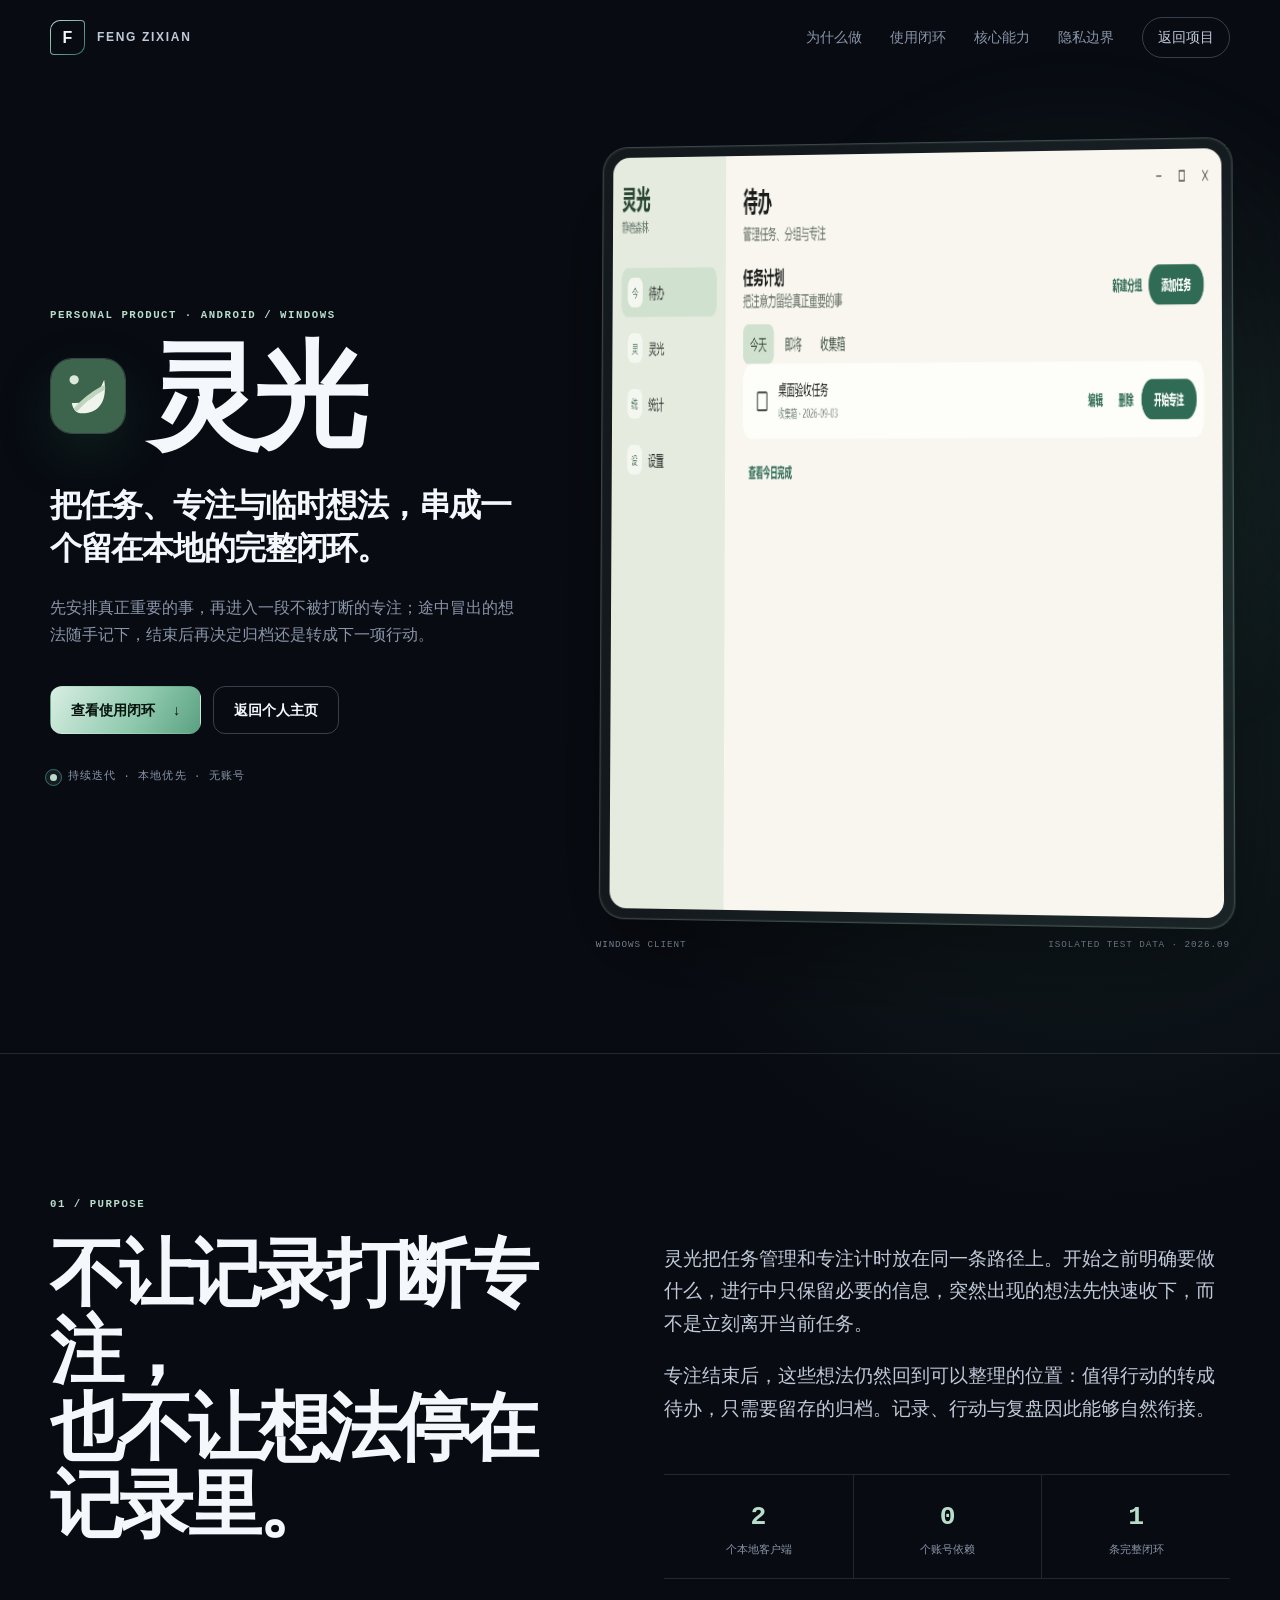
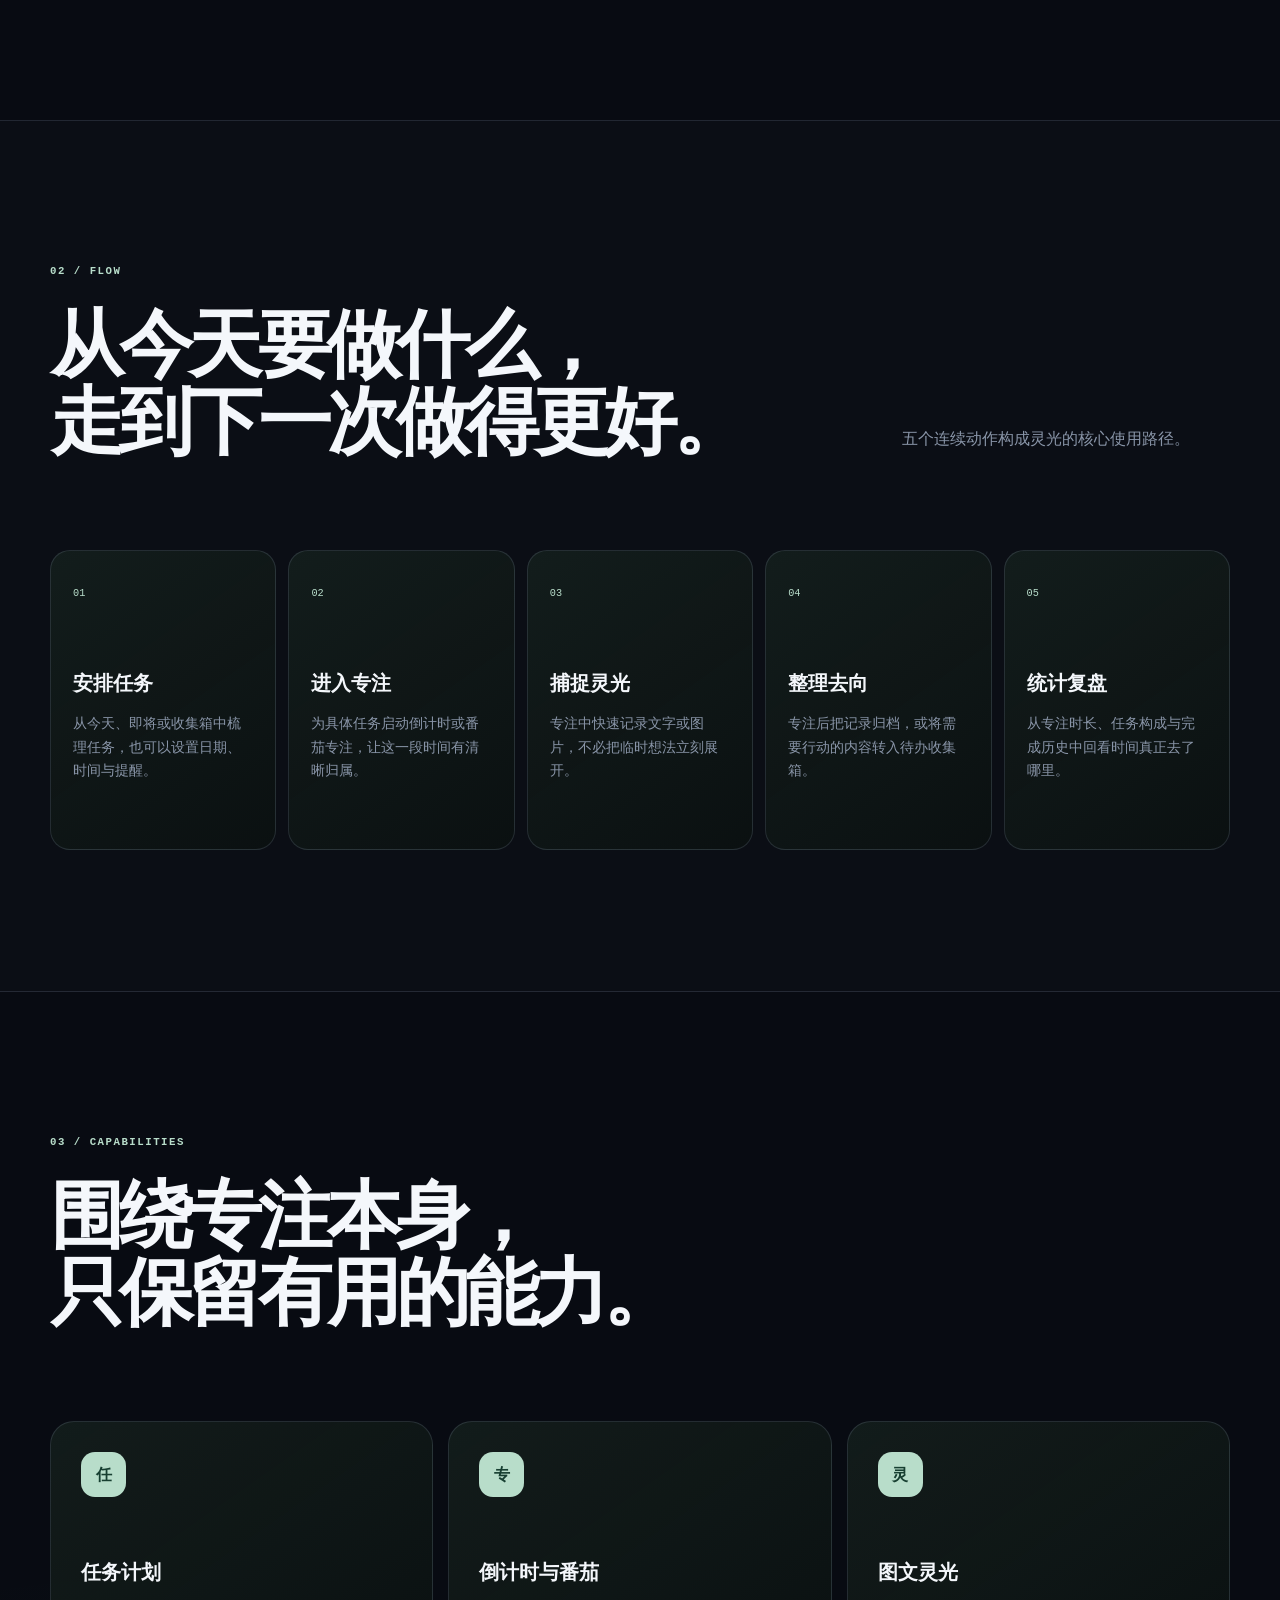
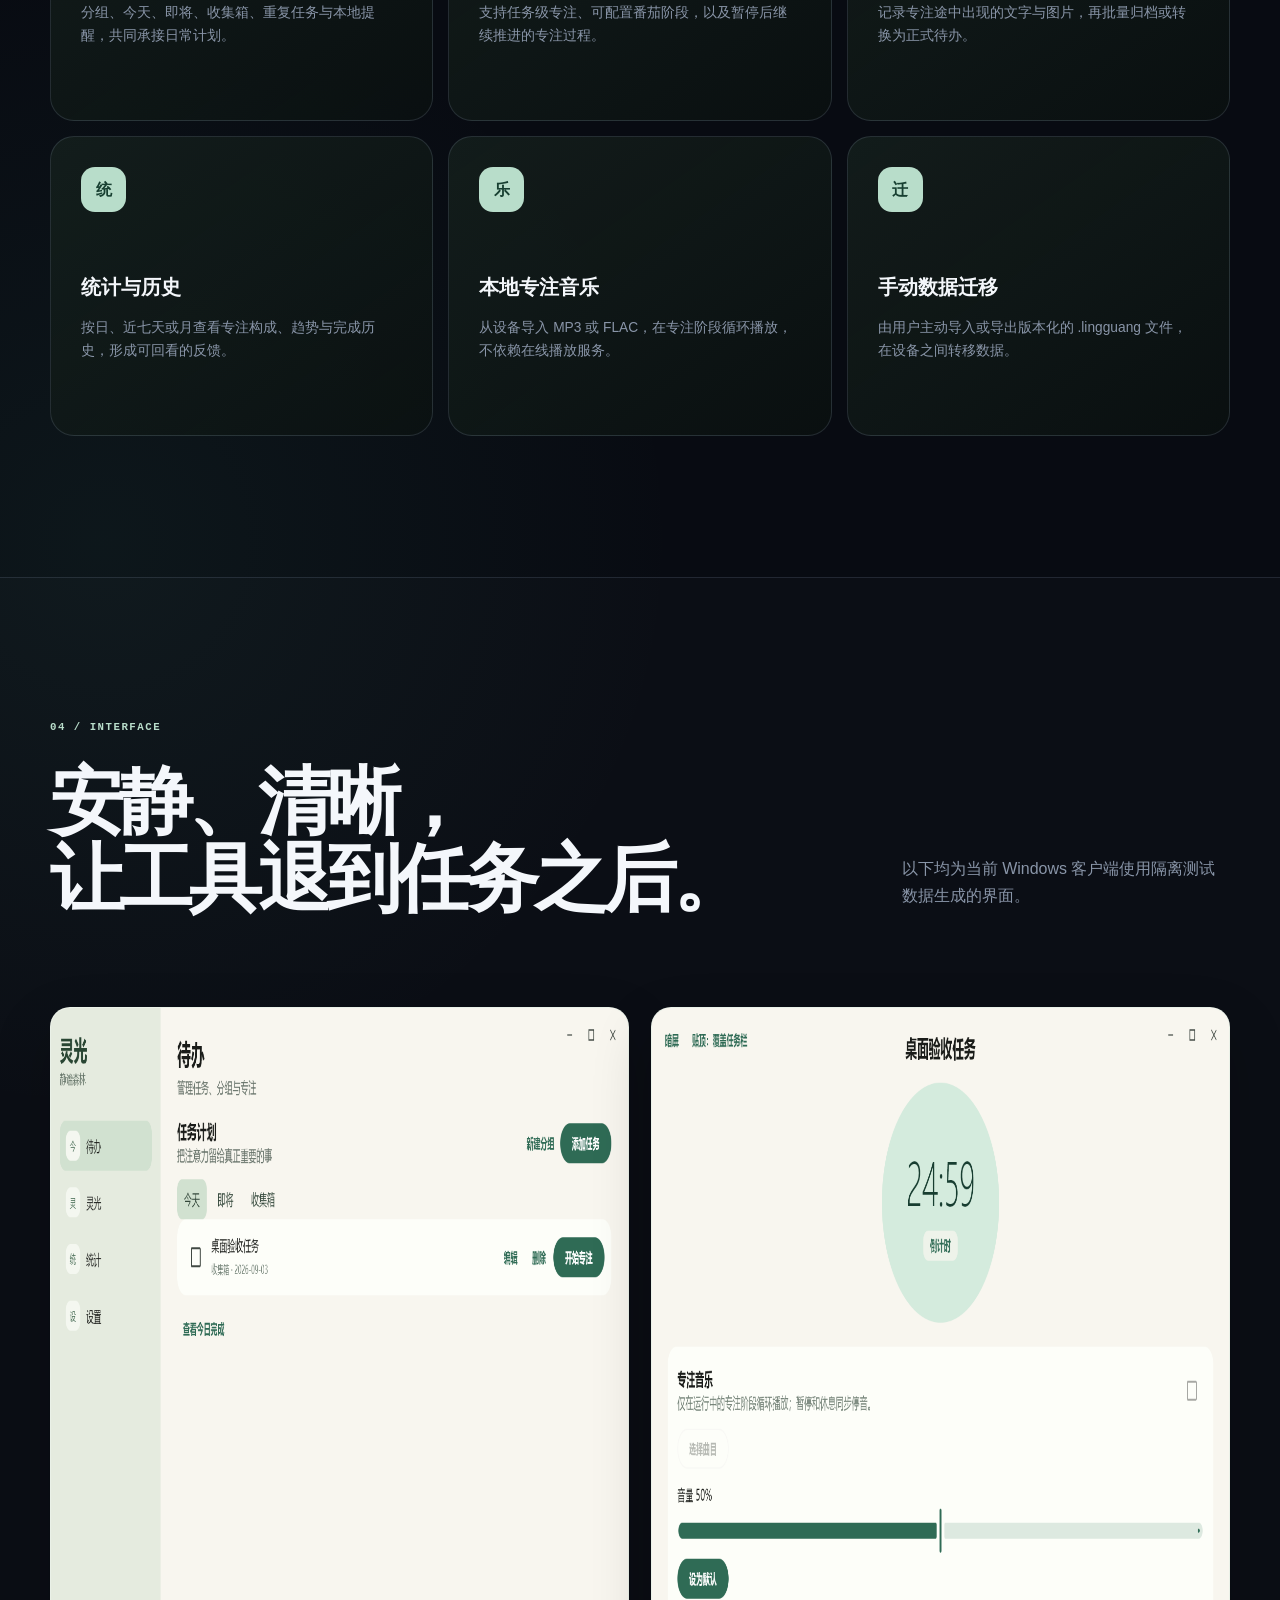
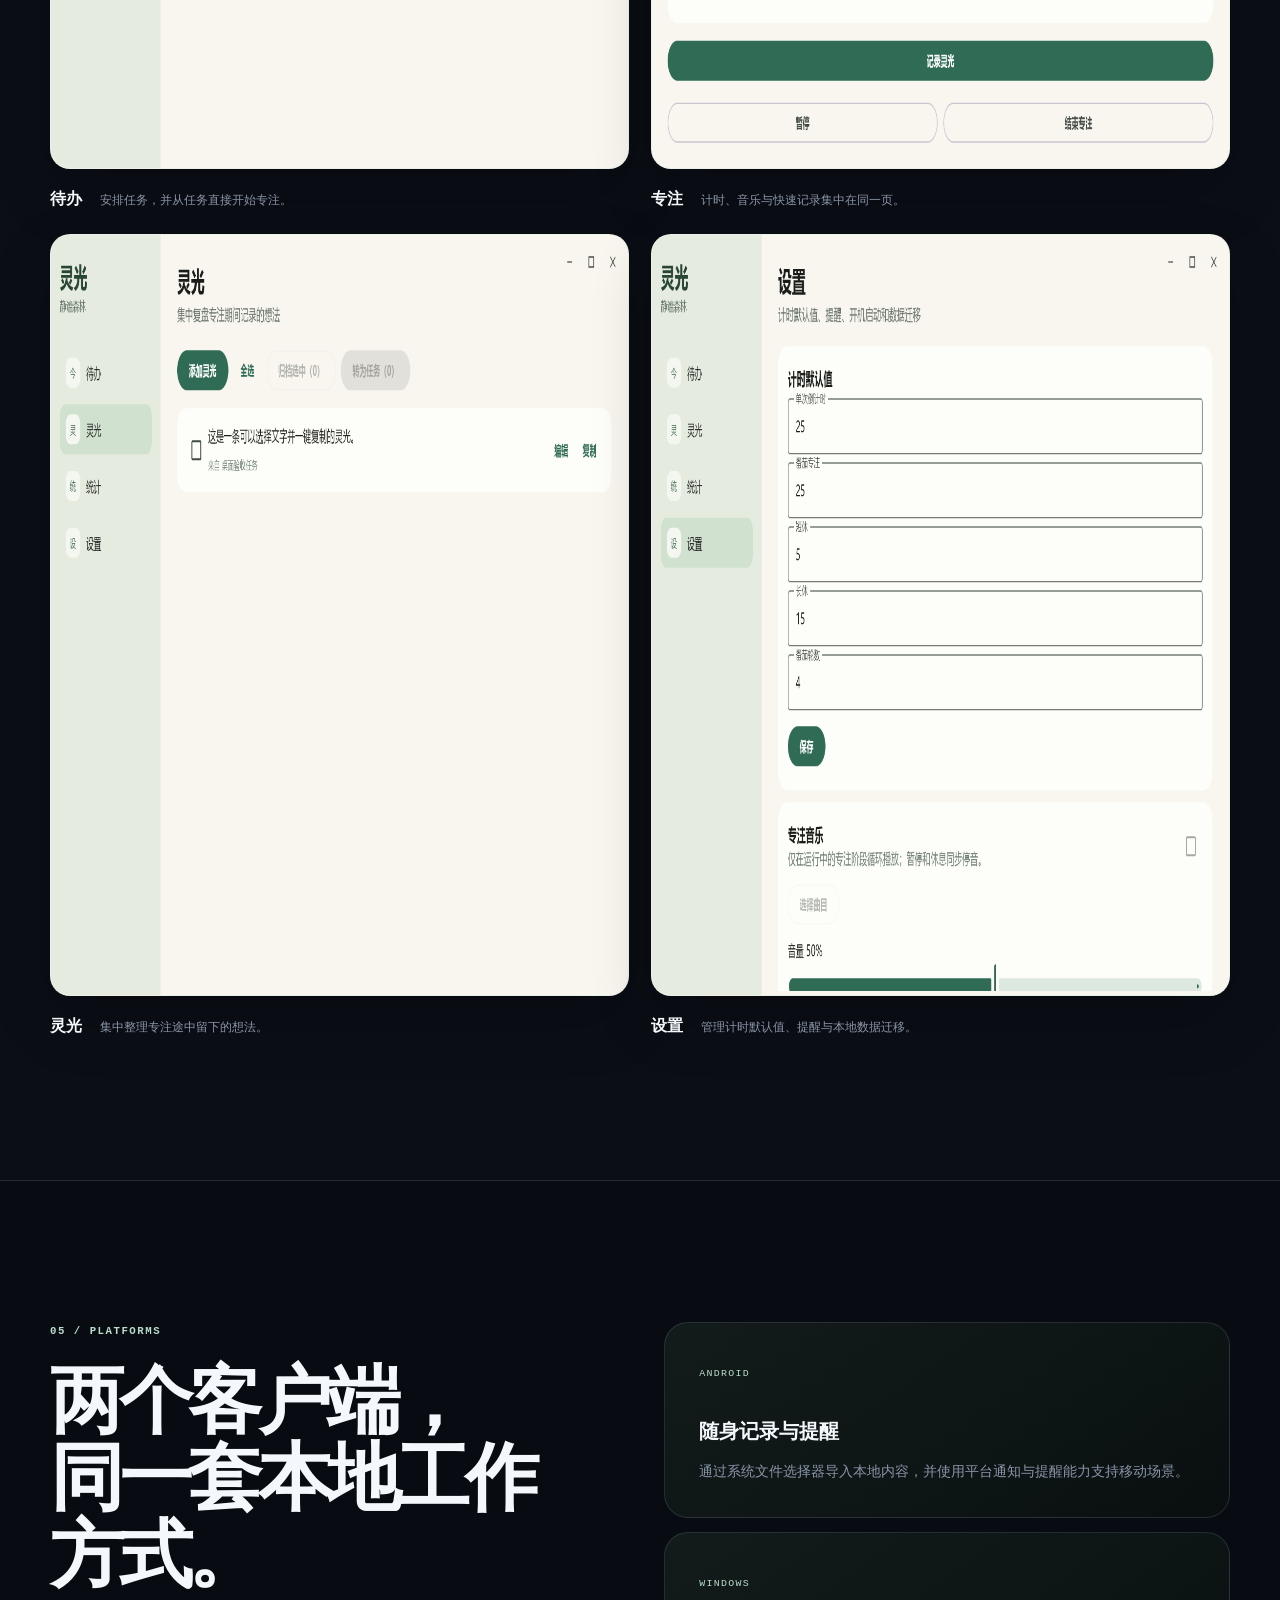
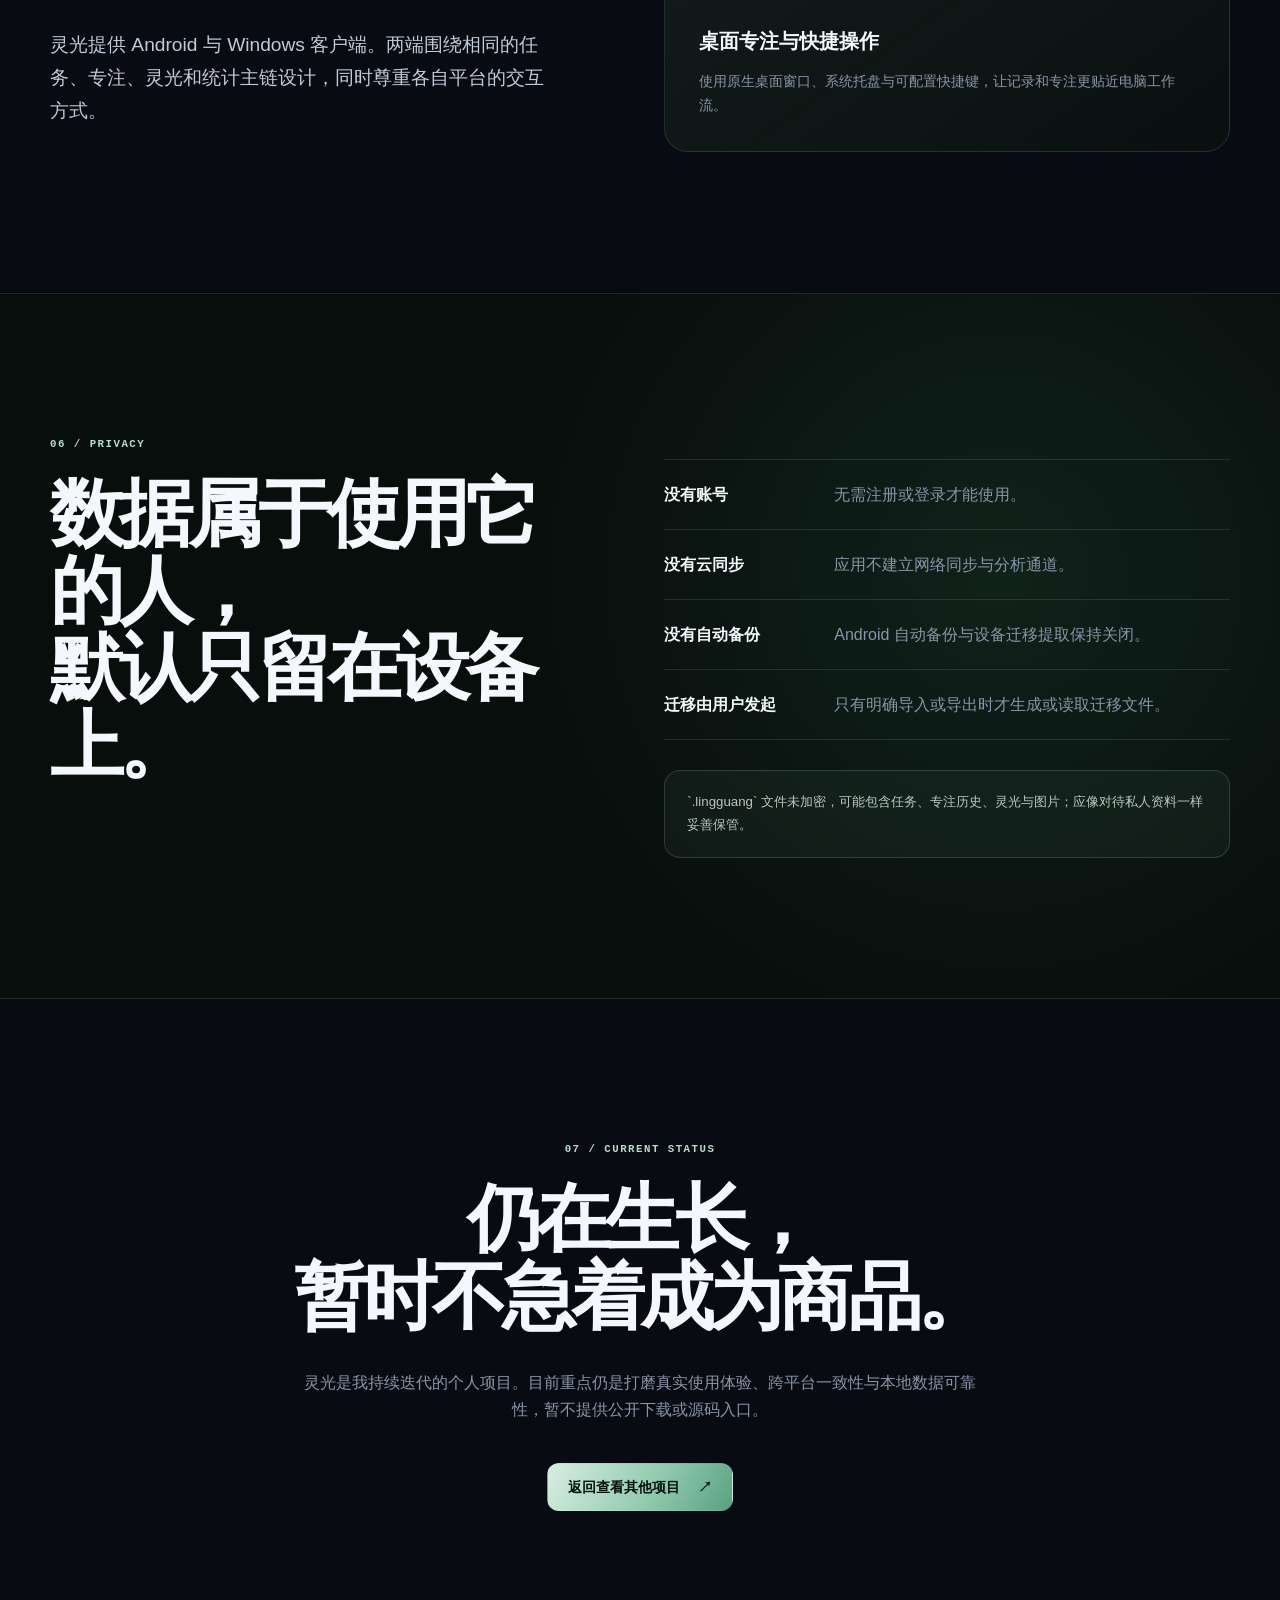
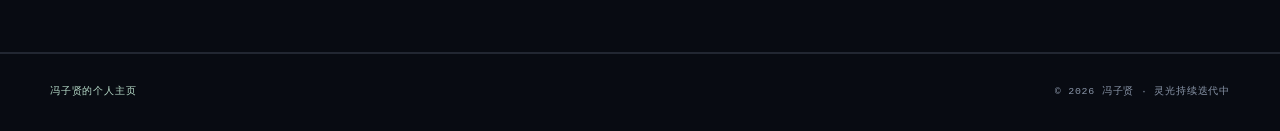
==== lingguang.html @ 76d34c93 "Add LingGuang product detail page" ====
<!doctype html>
<html lang="zh-CN">
  <head>
    <meta charset="UTF-8" />
    <meta name="viewport" content="width=device-width, initial-scale=1.0" />
    <meta
      name="description"
      content="灵光是一款面向 Android 与 Windows 的离线优先任务与专注工具，把任务规划、专注计时、灵感记录和统计复盘串成一个本地闭环。"
    />
    <meta name="theme-color" content="#0b1511" />
    <meta property="og:type" content="website" />
    <meta property="og:locale" content="zh_CN" />
    <meta property="og:url" content="https://fzxsy.github.io/lingguang.html" />
    <meta property="og:title" content="灵光｜把任务、专注与想法留在本地" />
    <meta
      property="og:description"
      content="从安排任务、进入专注，到捕捉灵光和复盘统计，一个不依赖账号与云端的本地工作闭环。"
    />
    <meta
      property="og:image"
      content="https://fzxsy.github.io/assets/lingguang-tasks.png"
    />
    <meta name="twitter:card" content="summary_large_image" />
    <link rel="canonical" href="https://fzxsy.github.io/lingguang.html" />
    <link rel="icon" href="./assets/lingguang-icon.svg" type="image/svg+xml" />
    <link rel="stylesheet" href="./css/style.css" />
    <script>
      document.documentElement.classList.add("js");
    </script>
    <title>灵光｜把任务、专注与想法留在本地</title>
  </head>
  <body class="lingguang-page">
    <a class="skip-link" href="#main-content">跳到主要内容</a>

    <header class="site-header" data-header>
      <div class="nav-shell">
        <a class="brand" href="./index.html" aria-label="返回冯子贤的个人主页">
          <span class="brand-mark" aria-hidden="true">F</span>
          <span>FENG ZIXIAN</span>
        </a>

        <button
          class="nav-toggle"
          type="button"
          aria-expanded="false"
          aria-controls="primary-nav"
          aria-label="打开导航"
          data-nav-toggle
        >
          <span></span>
          <span></span>
        </button>

        <nav class="primary-nav" id="primary-nav" aria-label="灵光详情导航" data-nav>
          <a href="#purpose">为什么做</a>
          <a href="#flow">使用闭环</a>
          <a href="#features">核心能力</a>
          <a href="#privacy">隐私边界</a>
          <a class="nav-contact" href="./index.html#work">返回项目</a>
        </nav>
      </div>
    </header>

    <main id="main-content">
      <section class="lingguang-hero" id="top" aria-labelledby="lingguang-title">
        <div class="lingguang-hero-glow" aria-hidden="true"></div>
        <div class="lingguang-shell lingguang-hero-grid">
          <div class="lingguang-hero-copy">
            <p class="lingguang-kicker" data-reveal>PERSONAL PRODUCT · ANDROID / WINDOWS</p>
            <div class="lingguang-title-row" data-reveal>
              <img src="./assets/lingguang-icon.svg" alt="" width="76" height="76" />
              <h1 id="lingguang-title">灵光</h1>
            </div>
            <p class="lingguang-hero-lead" data-reveal>
              把任务、专注与临时想法，串成一个留在本地的完整闭环。
            </p>
            <p class="lingguang-hero-note" data-reveal>
              先安排真正重要的事，再进入一段不被打断的专注；途中冒出的想法随手记下，结束后再决定归档还是转成下一项行动。
            </p>
            <div class="lingguang-actions" data-reveal>
              <a class="button button-primary" href="#flow">
                查看使用闭环 <span aria-hidden="true">↓</span>
              </a>
              <a class="button button-quiet" href="./index.html#work">返回个人主页</a>
            </div>
            <div class="lingguang-status-line" data-reveal>
              <span class="signal" aria-hidden="true"></span>
              <span>持续迭代 · 本地优先 · 无账号</span>
            </div>
          </div>

          <figure class="lingguang-hero-visual" data-reveal>
            <div class="lingguang-screen-frame">
              <img
                src="./assets/lingguang-tasks.png"
                alt="灵光 Windows 客户端当前版本的待办界面隔离截图"
                width="1180"
                height="760"
                fetchpriority="high"
              />
            </div>
            <figcaption>
              <span>WINDOWS CLIENT</span>
              <span>ISOLATED TEST DATA · 2026.09</span>
            </figcaption>
          </figure>
        </div>
      </section>

      <section class="lingguang-section" id="purpose" aria-labelledby="purpose-title">
        <div class="lingguang-shell lingguang-intro-grid">
          <div data-reveal>
            <p class="lingguang-kicker">01 / PURPOSE</p>
            <h2 id="purpose-title">不让记录打断专注，<br />也不让想法停在记录里。</h2>
          </div>
          <div class="lingguang-purpose-copy" data-reveal>
            <p>
              灵光把任务管理和专注计时放在同一条路径上。开始之前明确要做什么，进行中只保留必要的信息，突然出现的想法先快速收下，而不是立刻离开当前任务。
            </p>
            <p>
              专注结束后，这些想法仍然回到可以整理的位置：值得行动的转成待办，只需要留存的归档。记录、行动与复盘因此能够自然衔接。
            </p>
            <div class="lingguang-evidence" aria-label="灵光项目事实">
              <span><strong>2</strong> 个本地客户端</span>
              <span><strong>0</strong> 个账号依赖</span>
              <span><strong>1</strong> 条完整闭环</span>
            </div>
          </div>
        </div>
      </section>

      <section class="lingguang-section lingguang-flow-section" id="flow" aria-labelledby="flow-title">
        <div class="lingguang-shell">
          <div class="lingguang-section-heading" data-reveal>
            <p class="lingguang-kicker">02 / FLOW</p>
            <h2 id="flow-title">从今天要做什么，<br />走到下一次做得更好。</h2>
            <p>五个连续动作构成灵光的核心使用路径。</p>
          </div>

          <ol class="lingguang-flow" data-reveal>
            <li>
              <span>01</span>
              <h3>安排任务</h3>
              <p>从今天、即将或收集箱中梳理任务，也可以设置日期、时间与提醒。</p>
            </li>
            <li>
              <span>02</span>
              <h3>进入专注</h3>
              <p>为具体任务启动倒计时或番茄专注，让这一段时间有清晰归属。</p>
            </li>
            <li>
              <span>03</span>
              <h3>捕捉灵光</h3>
              <p>专注中快速记录文字或图片，不必把临时想法立刻展开。</p>
            </li>
            <li>
              <span>04</span>
              <h3>整理去向</h3>
              <p>专注后把记录归档，或将需要行动的内容转入待办收集箱。</p>
            </li>
            <li>
              <span>05</span>
              <h3>统计复盘</h3>
              <p>从专注时长、任务构成与完成历史中回看时间真正去了哪里。</p>
            </li>
          </ol>
        </div>
      </section>

      <section class="lingguang-section" id="features" aria-labelledby="features-title">
        <div class="lingguang-shell">
          <div class="lingguang-section-heading" data-reveal>
            <p class="lingguang-kicker">03 / CAPABILITIES</p>
            <h2 id="features-title">围绕专注本身，<br />只保留有用的能力。</h2>
          </div>

          <div class="lingguang-feature-grid">
            <article data-reveal>
              <span aria-hidden="true">任</span>
              <h3>任务计划</h3>
              <p>分组、今天、即将、收集箱、重复任务与本地提醒，共同承接日常计划。</p>
            </article>
            <article data-reveal>
              <span aria-hidden="true">专</span>
              <h3>倒计时与番茄</h3>
              <p>支持任务级专注、可配置番茄阶段，以及暂停后继续推进的专注过程。</p>
            </article>
            <article data-reveal>
              <span aria-hidden="true">灵</span>
              <h3>图文灵光</h3>
              <p>记录专注途中出现的文字与图片，再批量归档或转换为正式待办。</p>
            </article>
            <article data-reveal>
              <span aria-hidden="true">统</span>
              <h3>统计与历史</h3>
              <p>按日、近七天或月查看专注构成、趋势与完成历史，形成可回看的反馈。</p>
            </article>
            <article data-reveal>
              <span aria-hidden="true">乐</span>
              <h3>本地专注音乐</h3>
              <p>从设备导入 MP3 或 FLAC，在专注阶段循环播放，不依赖在线播放服务。</p>
            </article>
            <article data-reveal>
              <span aria-hidden="true">迁</span>
              <h3>手动数据迁移</h3>
              <p>由用户主动导入或导出版本化的 .lingguang 文件，在设备之间转移数据。</p>
            </article>
          </div>
        </div>
      </section>

      <section class="lingguang-section lingguang-gallery-section" id="interface" aria-labelledby="interface-title">
        <div class="lingguang-shell">
          <div class="lingguang-section-heading" data-reveal>
            <p class="lingguang-kicker">04 / INTERFACE</p>
            <h2 id="interface-title">安静、清晰，<br />让工具退到任务之后。</h2>
            <p>以下均为当前 Windows 客户端使用隔离测试数据生成的界面。</p>
          </div>

          <div class="lingguang-gallery">
            <figure data-reveal>
              <a href="./assets/lingguang-tasks.png" target="_blank" rel="noreferrer">
                <img
                  src="./assets/lingguang-tasks.png"
                  alt="灵光 Windows 客户端待办页，展示今日任务和开始专注入口"
                  width="1180"
                  height="760"
                  loading="lazy"
                />
              </a>
              <figcaption><strong>待办</strong><span>安排任务，并从任务直接开始专注。</span></figcaption>
            </figure>
            <figure data-reveal>
              <a href="./assets/lingguang-focus.png" target="_blank" rel="noreferrer">
                <img
                  src="./assets/lingguang-focus.png"
                  alt="灵光 Windows 客户端专注页，展示倒计时、本地音乐和记录灵光按钮"
                  width="1180"
                  height="760"
                  loading="lazy"
                />
              </a>
              <figcaption><strong>专注</strong><span>计时、音乐与快速记录集中在同一页。</span></figcaption>
            </figure>
            <figure data-reveal>
              <a href="./assets/lingguang-ui.png" target="_blank" rel="noreferrer">
                <img
                  src="./assets/lingguang-ui.png"
                  alt="灵光 Windows 客户端灵光页，展示记录归档和转换为任务的入口"
                  width="1180"
                  height="760"
                  loading="lazy"
                />
              </a>
              <figcaption><strong>灵光</strong><span>集中整理专注途中留下的想法。</span></figcaption>
            </figure>
            <figure data-reveal>
              <a href="./assets/lingguang-settings.png" target="_blank" rel="noreferrer">
                <img
                  src="./assets/lingguang-settings.png"
                  alt="灵光 Windows 客户端设置页，展示计时默认值与本地音乐设置"
                  width="1180"
                  height="760"
                  loading="lazy"
                />
              </a>
              <figcaption><strong>设置</strong><span>管理计时默认值、提醒与本地数据迁移。</span></figcaption>
            </figure>
          </div>
        </div>
      </section>

      <section class="lingguang-section" id="platforms" aria-labelledby="platforms-title">
        <div class="lingguang-shell lingguang-platform-grid">
          <div data-reveal>
            <p class="lingguang-kicker">05 / PLATFORMS</p>
            <h2 id="platforms-title">两个客户端，<br />同一套本地工作方式。</h2>
            <p class="lingguang-platform-intro">
              灵光提供 Android 与 Windows 客户端。两端围绕相同的任务、专注、灵光和统计主链设计，同时尊重各自平台的交互方式。
            </p>
          </div>
          <div class="lingguang-platform-cards" data-reveal>
            <article>
              <span>ANDROID</span>
              <h3>随身记录与提醒</h3>
              <p>通过系统文件选择器导入本地内容，并使用平台通知与提醒能力支持移动场景。</p>
            </article>
            <article>
              <span>WINDOWS</span>
              <h3>桌面专注与快捷操作</h3>
              <p>使用原生桌面窗口、系统托盘与可配置快捷键，让记录和专注更贴近电脑工作流。</p>
            </article>
          </div>
        </div>
      </section>

      <section class="lingguang-section lingguang-privacy-section" id="privacy" aria-labelledby="privacy-title">
        <div class="lingguang-shell lingguang-privacy-grid">
          <div data-reveal>
            <p class="lingguang-kicker">06 / PRIVACY</p>
            <h2 id="privacy-title">数据属于使用它的人，<br />默认只留在设备上。</h2>
          </div>
          <div class="lingguang-boundaries" data-reveal>
            <ul>
              <li><strong>没有账号</strong><span>无需注册或登录才能使用。</span></li>
              <li><strong>没有云同步</strong><span>应用不建立网络同步与分析通道。</span></li>
              <li><strong>没有自动备份</strong><span>Android 自动备份与设备迁移提取保持关闭。</span></li>
              <li><strong>迁移由用户发起</strong><span>只有明确导入或导出时才生成或读取迁移文件。</span></li>
            </ul>
            <p class="lingguang-warning">
              `.lingguang` 文件未加密，可能包含任务、专注历史、灵光与图片；应像对待私人资料一样妥善保管。
            </p>
          </div>
        </div>
      </section>

      <section class="lingguang-section lingguang-current" id="status" aria-labelledby="status-title">
        <div class="lingguang-shell" data-reveal>
          <p class="lingguang-kicker">07 / CURRENT STATUS</p>
          <h2 id="status-title">仍在生长，<br />暂时不急着成为商品。</h2>
          <p>
            灵光是我持续迭代的个人项目。目前重点仍是打磨真实使用体验、跨平台一致性与本地数据可靠性，暂不提供公开下载或源码入口。
          </p>
          <a class="button button-primary" href="./index.html#work">
            返回查看其他项目 <span aria-hidden="true">↗</span>
          </a>
        </div>
      </section>
    </main>

    <footer class="lingguang-footer">
      <div class="lingguang-shell">
        <a href="./index.html">冯子贤的个人主页</a>
        <p>© <span data-year>2026</span> 冯子贤 · 灵光持续迭代中</p>
      </div>
    </footer>

    <script src="./js/main.js" defer></script>
  </body>
</html>
---- css/style.css ----
:root {
  --bg: #080b12;
  --bg-soft: #0d121d;
  --surface: rgba(18, 24, 38, 0.74);
  --surface-strong: #111827;
  --line: rgba(151, 165, 191, 0.18);
  --line-strong: rgba(151, 165, 191, 0.34);
  --text: #f4f7fb;
  --text-soft: #c1cad8;
  --muted: #8995a8;
  --purple: #8778ff;
  --blue: #4da8ff;
  --cyan: #55e7d1;
  --gradient: linear-gradient(120deg, var(--purple), var(--blue) 55%, var(--cyan));
  --shadow: 0 28px 80px rgba(0, 0, 0, 0.35);
  --radius-lg: 32px;
  --radius-md: 22px;
  --shell: min(1180px, calc(100vw - 48px));
  --header-height: 76px;
}

*,
*::before,
*::after {
  box-sizing: border-box;
}

html {
  scroll-behavior: smooth;
  scroll-padding-top: calc(var(--header-height) + 20px);
  background: var(--bg);
}

body {
  margin: 0;
  min-width: 320px;
  overflow-x: hidden;
  color: var(--text);
  background:
    radial-gradient(circle at 8% 18%, rgba(90, 73, 193, 0.1), transparent 28rem),
    radial-gradient(circle at 92% 56%, rgba(31, 132, 168, 0.08), transparent 32rem),
    var(--bg);
  font-family:
    Inter, ui-sans-serif, -apple-system, BlinkMacSystemFont, "Segoe UI", "Noto Sans SC",
    "Microsoft YaHei", sans-serif;
  font-size: 16px;
  line-height: 1.7;
  -webkit-font-smoothing: antialiased;
  text-rendering: optimizeLegibility;
}

::selection {
  color: #071016;
  background: var(--cyan);
}

img,
svg {
  display: block;
  max-width: 100%;
}

a {
  color: inherit;
  text-decoration: none;
}

button,
a {
  -webkit-tap-highlight-color: transparent;
}

button {
  color: inherit;
  font: inherit;
}

:focus-visible {
  outline: 3px solid var(--cyan);
  outline-offset: 4px;
}

.skip-link {
  position: fixed;
  z-index: 999;
  top: 12px;
  left: 12px;
  padding: 10px 16px;
  color: #061016;
  background: var(--cyan);
  border-radius: 10px;
  font-weight: 700;
  transform: translateY(-150%);
  transition: transform 180ms ease;
}

.skip-link:focus {
  transform: translateY(0);
}

.site-header {
  position: fixed;
  z-index: 100;
  top: 0;
  right: 0;
  left: 0;
  height: var(--header-height);
  border-bottom: 1px solid transparent;
  transition:
    background-color 220ms ease,
    border-color 220ms ease,
    backdrop-filter 220ms ease;
}

.site-header.is-scrolled {
  border-color: var(--line);
  background: rgba(8, 11, 18, 0.78);
  backdrop-filter: blur(18px);
}

.nav-shell {
  display: flex;
  align-items: center;
  justify-content: space-between;
  width: var(--shell);
  height: 100%;
  margin: 0 auto;
}

.brand {
  display: inline-flex;
  gap: 12px;
  align-items: center;
  color: var(--text-soft);
  font-size: 0.75rem;
  font-weight: 700;
  letter-spacing: 0.14em;
}

.brand-mark {
  display: grid;
  width: 35px;
  height: 35px;
  place-items: center;
  color: var(--text);
  background:
    linear-gradient(var(--bg), var(--bg)) padding-box,
    var(--gradient) border-box;
  border: 1px solid transparent;
  border-radius: 10px 4px 10px 4px;
  font-size: 1rem;
  letter-spacing: 0;
}

.primary-nav {
  display: flex;
  gap: 28px;
  align-items: center;
}

.primary-nav a {
  position: relative;
  color: var(--muted);
  font-size: 0.86rem;
  transition: color 180ms ease;
}

.primary-nav a::after {
  position: absolute;
  right: 0;
  bottom: -8px;
  left: 0;
  height: 1px;
  background: var(--gradient);
  content: "";
  opacity: 0;
  transform: scaleX(0.4);
  transition:
    opacity 180ms ease,
    transform 180ms ease;
}

.primary-nav a:hover,
.primary-nav a.is-active {
  color: var(--text);
}

.primary-nav a.is-active::after {
  opacity: 1;
  transform: scaleX(1);
}

.primary-nav .nav-contact {
  padding: 8px 15px;
  color: var(--text-soft);
  border: 1px solid var(--line-strong);
  border-radius: 999px;
}

.primary-nav .nav-contact::after {
  display: none;
}

.nav-toggle {
  display: none;
}

.hero {
  position: relative;
  display: grid;
  min-height: 100vh;
  min-height: 100svh;
  overflow: hidden;
  place-items: center;
  border-bottom: 1px solid var(--line);
}

.hero::before {
  position: absolute;
  inset: 0;
  background-image:
    linear-gradient(rgba(130, 150, 190, 0.035) 1px, transparent 1px),
    linear-gradient(90deg, rgba(130, 150, 190, 0.035) 1px, transparent 1px);
  background-size: 72px 72px;
  content: "";
  mask-image: linear-gradient(to bottom, black, transparent 90%);
}

.hero-glow {
  position: absolute;
  border-radius: 50%;
  filter: blur(80px);
  pointer-events: none;
}

.hero-glow-one {
  top: 8%;
  right: 12%;
  width: 420px;
  height: 420px;
  background: rgba(41, 137, 196, 0.12);
}

.hero-glow-two {
  bottom: 5%;
  left: 15%;
  width: 280px;
  height: 280px;
  background: rgba(119, 72, 207, 0.1);
}

.hero-inner {
  position: relative;
  z-index: 2;
  display: grid;
  grid-template-columns: minmax(0, 0.9fr) minmax(460px, 1.1fr);
  gap: clamp(30px, 4vw, 74px);
  align-items: center;
  width: var(--shell);
  padding: calc(var(--header-height) + 70px) 0 100px;
}

.eyebrow {
  display: flex;
  gap: 8px;
  margin: 0 0 28px;
}

.eyebrow span {
  padding: 5px 10px;
  color: #a9b8ca;
  border: 1px solid var(--line);
  border-radius: 999px;
  font-size: 0.68rem;
  font-weight: 700;
  letter-spacing: 0.12em;
}

.hero h1 {
  margin: 0;
  font-size: clamp(4.5rem, 9vw, 8rem);
  font-weight: 760;
  letter-spacing: -0.08em;
  line-height: 0.86;
}

.hero h1 > span {
  display: block;
  margin-top: 24px;
  color: transparent;
  background: var(--gradient);
  background-clip: text;
  font-size: clamp(1.15rem, 2vw, 1.65rem);
  font-weight: 650;
  letter-spacing: 0.14em;
  line-height: 1;
  -webkit-background-clip: text;
}

.hero-lead {
  max-width: 640px;
  margin: 32px 0 0;
  color: var(--text-soft);
  font-size: clamp(1rem, 1.4vw, 1.12rem);
  line-height: 1.95;
}

.motto {
  display: flex;
  min-height: 35px;
  gap: 5px;
  align-items: center;
  margin: 24px 0 0;
  color: var(--text);
  font-family: ui-serif, "Songti SC", "STSong", serif;
  font-size: clamp(1rem, 1.5vw, 1.25rem);
  letter-spacing: 0.04em;
}

.motto > span:first-child,
.motto > span:last-child {
  color: var(--cyan);
  font-size: 1.5em;
}

.typewriter {
  position: relative;
  display: inline-block;
}

.js .typewriter.is-typing {
  overflow: hidden;
  width: 0;
  max-width: max-content;
  white-space: nowrap;
  animation:
    typing 1.8s steps(13, end) 300ms forwards,
    cursor 700ms step-end 3;
  border-right: 1px solid var(--cyan);
}

@keyframes typing {
  to {
    width: 13em;
  }
}

@keyframes cursor {
  50% {
    border-color: transparent;
  }
}

.hero-actions {
  display: flex;
  gap: 12px;
  margin-top: 34px;
}

.button {
  display: inline-flex;
  min-height: 48px;
  gap: 18px;
  align-items: center;
  justify-content: center;
  padding: 10px 20px;
  border: 1px solid var(--line-strong);
  border-radius: 12px;
  font-size: 0.9rem;
  font-weight: 700;
  transition:
    transform 180ms ease,
    border-color 180ms ease,
    background-color 180ms ease;
}

.button:hover {
  transform: translateY(-2px);
}

.button-primary {
  color: #071016;
  background: linear-gradient(120deg, #a99eff, #6fc8ff 58%, #76edd8);
  border-color: transparent;
}

.button-quiet:hover {
  border-color: var(--blue);
  background: rgba(66, 136, 210, 0.08);
}

.hero-meta {
  display: flex;
  gap: 11px;
  align-items: center;
  margin-top: 35px;
  color: var(--muted);
  font-family: ui-monospace, SFMono-Regular, Consolas, monospace;
  font-size: 0.68rem;
  letter-spacing: 0.08em;
}

.signal,
.status-dot {
  position: relative;
  display: inline-block;
  width: 7px;
  height: 7px;
  flex: 0 0 auto;
  background: var(--cyan);
  border-radius: 50%;
  box-shadow: 0 0 18px var(--cyan);
}

.signal::after {
  position: absolute;
  inset: -5px;
  border: 1px solid rgba(85, 231, 209, 0.4);
  border-radius: 50%;
  content: "";
  animation: signal-pulse 1.8s ease-out infinite;
}

@keyframes signal-pulse {
  to {
    opacity: 0;
    transform: scale(1.8);
  }
}

.hero-art {
  position: relative;
  min-width: 0;
  margin: 0;
}

.art-frame {
  position: relative;
  overflow: hidden;
  aspect-ratio: 1.08;
  background: #080d17;
  border: 1px solid var(--line);
  border-radius: 150px 28px 150px 28px;
  box-shadow: var(--shadow);
  transform: rotate(1deg);
}

.art-frame::after {
  position: absolute;
  inset: 0;
  background:
    linear-gradient(90deg, rgba(8, 11, 18, 0.58), transparent 38%),
    linear-gradient(to top, rgba(8, 11, 18, 0.55), transparent 30%);
  content: "";
  pointer-events: none;
}

.art-frame img {
  width: 100%;
  height: 100%;
  object-fit: cover;
  object-position: 64% center;
}

.art-index {
  position: absolute;
  z-index: 2;
  top: 28px;
  right: 34px;
  left: 34px;
  display: flex;
  gap: 12px;
  align-items: center;
  color: rgba(235, 243, 252, 0.55);
  font-family: ui-monospace, SFMono-Regular, Consolas, monospace;
  font-size: 0.56rem;
  letter-spacing: 0.18em;
}

.art-line {
  height: 1px;
  flex: 1;
  background: linear-gradient(90deg, var(--line), var(--cyan));
}

.art-caption {
  position: absolute;
  z-index: 2;
  right: 38px;
  bottom: 28px;
  margin: 0;
  color: rgba(240, 246, 252, 0.78);
  font-family: ui-serif, "Songti SC", "STSong", serif;
  font-size: clamp(0.85rem, 1.4vw, 1.05rem);
  line-height: 1.75;
  text-align: right;
}

.scroll-cue {
  position: absolute;
  z-index: 2;
  bottom: 28px;
  left: 50%;
  display: flex;
  gap: 12px;
  align-items: center;
  color: var(--muted);
  font-size: 0.65rem;
  letter-spacing: 0.15em;
  transform: translateX(-50%);
}

.scroll-line {
  position: relative;
  display: block;
  width: 62px;
  height: 1px;
  overflow: hidden;
  background: var(--line);
}

.scroll-line::after {
  position: absolute;
  width: 50%;
  height: 100%;
  background: var(--cyan);
  content: "";
  animation: scroll-line 1.8s ease-in-out infinite;
}

@keyframes scroll-line {
  from {
    transform: translateX(-120%);
  }
  to {
    transform: translateX(240%);
  }
}

.section {
  position: relative;
  padding: clamp(100px, 12vw, 170px) 0;
  border-bottom: 1px solid var(--line);
}

.section-shell {
  width: var(--shell);
  margin: 0 auto;
}

.section-heading {
  margin-bottom: clamp(54px, 7vw, 90px);
}

.section-heading-row {
  display: grid;
  grid-template-columns: 1fr minmax(300px, 0.7fr);
  gap: 60px;
  align-items: end;
}

.section-kicker {
  margin: 0 0 18px;
  color: var(--cyan);
  font-family: ui-monospace, SFMono-Regular, Consolas, monospace;
  font-size: 0.68rem;
  font-weight: 700;
  letter-spacing: 0.18em;
}

.section h2 {
  margin: 0;
  font-size: clamp(2.65rem, 6.4vw, 5.8rem);
  font-weight: 720;
  letter-spacing: -0.065em;
  line-height: 1.02;
}

.section-intro {
  max-width: 470px;
  margin: 0;
  color: var(--muted);
  font-size: 1rem;
  line-height: 1.9;
}

.about {
  background:
    radial-gradient(circle at 20% 40%, rgba(113, 90, 218, 0.08), transparent 26rem),
    linear-gradient(to bottom, rgba(255, 255, 255, 0.012), transparent);
}

.about-grid {
  display: grid;
  grid-template-columns: 1.15fr 0.85fr;
  gap: clamp(50px, 8vw, 120px);
  align-items: start;
}

.manifesto {
  margin: 0;
  padding: 0 0 0 32px;
  border-left: 1px solid;
  border-image: var(--gradient) 1;
}

.manifesto p {
  margin: 0;
  font-family: ui-serif, "Songti SC", "STSong", serif;
  font-size: clamp(1.65rem, 3.3vw, 3rem);
  letter-spacing: -0.03em;
  line-height: 1.55;
}

.manifesto p + p {
  margin-top: 18px;
  color: var(--text-soft);
}

.about-copy {
  color: var(--muted);
  font-size: 1rem;
}

.about-copy p {
  margin: 0;
}

.about-copy p + p {
  margin-top: 22px;
}

.about-copy strong {
  color: var(--text);
  font-weight: 650;
}

.principle-grid {
  display: grid;
  grid-template-columns: repeat(2, 1fr);
  gap: 18px;
  margin-top: clamp(60px, 9vw, 120px);
}

.principle-card {
  position: relative;
  display: grid;
  min-height: 265px;
  padding: 30px;
  overflow: hidden;
  border: 1px solid var(--line);
  border-radius: var(--radius-md);
  background: linear-gradient(145deg, rgba(255, 255, 255, 0.035), rgba(255, 255, 255, 0.01));
  transition:
    transform 200ms ease,
    border-color 200ms ease,
    background-color 200ms ease;
}

.principle-card::before {
  position: absolute;
  right: -70px;
  bottom: -95px;
  width: 230px;
  height: 230px;
  background: rgba(64, 144, 215, 0.08);
  border-radius: 50%;
  content: "";
  filter: blur(35px);
}

.principle-card:hover {
  border-color: rgba(85, 231, 209, 0.44);
  background-color: rgba(57, 111, 173, 0.045);
  transform: translateY(-4px);
}

.principle-number {
  color: var(--muted);
  font-family: ui-monospace, SFMono-Regular, Consolas, monospace;
  font-size: 0.7rem;
}

.principle-card h3 {
  align-self: end;
  margin: 34px 0 6px;
  font-size: clamp(1.8rem, 3vw, 2.8rem);
}

.principle-card p {
  max-width: 430px;
  margin: 0;
  color: var(--muted);
}

.text-link {
  margin-top: 24px;
  color: var(--text-soft);
  font-size: 0.8rem;
}

.now {
  background: #090d15;
}

.now-list {
  border-top: 1px solid var(--line);
}

.now-item {
  display: grid;
  grid-template-columns: 0.7fr 2fr;
  gap: 40px;
  align-items: start;
  padding: 38px 0;
  border-bottom: 1px solid var(--line);
}

.now-status {
  display: flex;
  gap: 10px;
  align-items: center;
  padding-top: 8px;
  color: var(--muted);
  font-family: ui-monospace, SFMono-Regular, Consolas, monospace;
  font-size: 0.7rem;
  letter-spacing: 0.12em;
}

.status-dot {
  width: 6px;
  height: 6px;
}

.now-content {
  display: grid;
  grid-template-columns: 44px 1fr 0.8fr;
  gap: 24px;
  align-items: start;
}

.now-index {
  margin: 5px 0 0;
  color: var(--muted);
  font-family: ui-monospace, SFMono-Regular, Consolas, monospace;
  font-size: 0.7rem;
}

.now-content h3 {
  margin: 0;
  font-size: clamp(1.4rem, 2.5vw, 2.1rem);
  font-weight: 620;
  letter-spacing: -0.035em;
}

.now-content > p:last-child {
  margin: 0;
  color: var(--muted);
}

.work {
  background:
    radial-gradient(circle at 85% 25%, rgba(37, 129, 173, 0.08), transparent 28rem),
    var(--bg);
}

.project {
  overflow: hidden;
  border: 1px solid var(--line);
  border-radius: var(--radius-lg);
  background: linear-gradient(145deg, rgba(18, 25, 39, 0.92), rgba(11, 16, 27, 0.72));
  box-shadow: var(--shadow);
}

.project-featured {
  display: grid;
  grid-template-columns: 0.9fr 1.1fr;
  min-height: 640px;
}

.project-copy {
  padding: clamp(35px, 5vw, 64px);
}

.project-topline {
  display: flex;
  gap: 15px;
  align-items: center;
  justify-content: space-between;
}

.project-order {
  color: var(--muted);
  font-family: ui-monospace, SFMono-Regular, Consolas, monospace;
  font-size: 0.64rem;
  letter-spacing: 0.14em;
}

.project-state {
  padding: 4px 9px;
  color: var(--cyan);
  border: 1px solid rgba(85, 231, 209, 0.28);
  border-radius: 999px;
  background: rgba(85, 231, 209, 0.06);
  font-size: 0.65rem;
}

.project-state-done {
  color: #9ca8b9;
  border-color: var(--line);
  background: rgba(255, 255, 255, 0.025);
}

.project h3 {
  margin: 30px 0 6px;
  font-size: clamp(2.25rem, 4.6vw, 4.2rem);
  letter-spacing: -0.06em;
  line-height: 1;
}

.project-subtitle {
  margin: 0;
  color: var(--text-soft);
  font-size: 1rem;
}

.project-description {
  margin: 28px 0 0;
  color: var(--muted);
}

.project-facts {
  display: grid;
  grid-template-columns: 1fr 1fr;
  gap: 10px;
  margin-top: 30px;
}

.project-facts div {
  padding: 15px;
  border: 1px solid var(--line);
  border-radius: 13px;
  background: rgba(255, 255, 255, 0.015);
}

.project-facts span {
  display: block;
  margin-bottom: 6px;
  color: var(--muted);
  font-size: 0.65rem;
}

.project-facts strong {
  color: var(--text-soft);
  font-family: ui-monospace, SFMono-Regular, Consolas, monospace;
  font-size: 0.72rem;
  font-weight: 500;
}

.tag-list {
  display: flex;
  flex-wrap: wrap;
  gap: 7px;
  margin: 28px 0 0;
  padding: 0;
  list-style: none;
}

.tag-list li {
  padding: 4px 9px;
  color: #a8b3c3;
  border: 1px solid var(--line);
  border-radius: 6px;
  font-family: ui-monospace, SFMono-Regular, Consolas, monospace;
  font-size: 0.64rem;
}

.project-link {
  display: inline-flex;
  gap: 12px;
  align-items: center;
  margin-top: 34px;
  color: var(--text);
  font-size: 0.82rem;
  font-weight: 700;
}

a.project-link {
  padding-bottom: 4px;
  border-bottom: 1px solid var(--line-strong);
  transition:
    color 180ms ease,
    border-color 180ms ease;
}

a.project-link:hover {
  color: var(--cyan);
  border-color: var(--cyan);
}

.project-link-muted {
  color: var(--muted);
  font-weight: 500;
}

.hopper-visual {
  position: relative;
  display: grid;
  min-height: 580px;
  overflow: hidden;
  place-items: center;
  border-left: 1px solid var(--line);
  background:
    radial-gradient(circle at 58% 50%, rgba(38, 163, 195, 0.17), transparent 17rem),
    linear-gradient(150deg, #0e1522, #080c14);
}

.visual-grid {
  position: absolute;
  inset: 0;
  background-image:
    linear-gradient(rgba(135, 164, 197, 0.07) 1px, transparent 1px),
    linear-gradient(90deg, rgba(135, 164, 197, 0.07) 1px, transparent 1px);
  background-size: 45px 45px;
  mask-image: radial-gradient(circle at center, black, transparent 76%);
}

.hopper-visual svg {
  position: relative;
  z-index: 2;
  width: min(90%, 560px);
}

.trace {
  fill: none;
  stroke-width: 2;
}

.trace-one {
  stroke: rgba(126, 121, 255, 0.55);
}

.trace-two {
  stroke: rgba(85, 231, 209, 0.28);
}

.visual-label {
  fill: #8593a8;
  font-family: ui-monospace, SFMono-Regular, Consolas, monospace;
  font-size: 11px;
  letter-spacing: 1.5px;
}

.visual-label line {
  stroke: rgba(158, 174, 198, 0.45);
}

.visual-readout {
  position: absolute;
  z-index: 2;
  right: 26px;
  bottom: 24px;
  left: 26px;
  display: flex;
  gap: 12px;
  align-items: center;
  padding: 11px 14px;
  color: #8797a9;
  border: 1px solid var(--line);
  border-radius: 10px;
  background: rgba(6, 10, 18, 0.65);
  font-family: ui-monospace, SFMono-Regular, Consolas, monospace;
  font-size: 0.62rem;
  backdrop-filter: blur(8px);
}

.visual-readout i {
  width: 4px;
  height: 4px;
  background: var(--cyan);
  border-radius: 50%;
}

.project-grid {
  display: grid;
  grid-template-columns: 1fr 1fr;
  gap: 18px;
  margin-top: 18px;
}

.project-compact {
  display: flex;
  min-width: 0;
  flex-direction: column;
  box-shadow: none;
}

.project-media {
  display: grid;
  min-height: 300px;
  overflow: hidden;
  place-items: center;
  border-bottom: 1px solid var(--line);
}

.pid-media {
  padding: 28px;
  background:
    linear-gradient(rgba(10, 15, 24, 0.25), rgba(10, 15, 24, 0.1)),
    linear-gradient(135deg, #202c3c, #0c121c);
}

.pid-media img {
  width: 100%;
  border: 1px solid rgba(255, 255, 255, 0.15);
  border-radius: 10px;
  box-shadow: 0 22px 45px rgba(0, 0, 0, 0.28);
}

.project-compact-copy {
  display: flex;
  flex: 1;
  flex-direction: column;
  align-items: flex-start;
  padding: clamp(28px, 4vw, 42px);
}

.project-compact h3 {
  margin-top: 22px;
  font-size: clamp(2rem, 3.6vw, 3.1rem);
}

.project-compact-copy > p {
  margin: 14px 0 0;
  color: var(--muted);
}

.project-compact .project-link {
  margin-top: auto;
  padding-top: 28px;
}

.lingguang-media {
  position: relative;
  isolation: isolate;
  padding: 36px 42px;
  background:
    radial-gradient(circle at 85% 20%, rgba(191, 213, 189, 0.72), transparent 13rem),
    linear-gradient(145deg, #eef2e8, #dbe6d7);
}

.lingguang-media::before {
  position: absolute;
  inset: 16px;
  border: 1px solid rgba(61, 100, 76, 0.16);
  border-radius: 24px;
  content: "";
  pointer-events: none;
}

.lingguang-window {
  position: relative;
  z-index: 2;
  display: block;
  width: min(88%, 520px);
  overflow: hidden;
  background: #f8f8f3;
  border: 1px solid rgba(61, 100, 76, 0.28);
  border-radius: 14px;
  box-shadow: 0 24px 48px rgba(39, 70, 51, 0.22);
  transform: rotate(-1deg);
}

.lingguang-window img {
  display: block;
  width: 100%;
  height: auto;
}

.lingguang-icon {
  position: absolute;
  z-index: 3;
  right: 26px;
  bottom: 24px;
  width: 82px;
  height: 82px;
  overflow: hidden;
  background: #3d644c;
  border: 5px solid rgba(247, 248, 242, 0.96);
  border-radius: 22px;
  box-shadow: 0 18px 34px rgba(39, 70, 51, 0.3);
}

.lingguang-icon img {
  display: block;
  width: 100%;
  height: 100%;
}

.evidence-row {
  display: flex;
  width: 100%;
  gap: 0;
  margin-top: 24px;
  border-top: 1px solid var(--line);
  border-bottom: 1px solid var(--line);
}

.evidence-row span {
  display: flex;
  flex: 1;
  flex-direction: column;
  padding: 12px 10px;
  color: var(--muted);
  font-size: 0.6rem;
  text-align: center;
}

.evidence-row span + span {
  border-left: 1px solid var(--line);
}

.evidence-row strong {
  color: var(--text);
  font-family: ui-monospace, SFMono-Regular, Consolas, monospace;
  font-size: 1.05rem;
}

.direction {
  overflow: hidden;
  background:
    linear-gradient(rgba(9, 13, 21, 0.84), rgba(9, 13, 21, 0.96)),
    linear-gradient(120deg, rgba(139, 120, 255, 0.12), rgba(85, 231, 209, 0.08));
}

.direction::before {
  position: absolute;
  top: -45%;
  left: 54%;
  width: 900px;
  height: 900px;
  border: 1px solid rgba(108, 151, 214, 0.1);
  border-radius: 50%;
  content: "";
  box-shadow:
    0 0 0 120px rgba(108, 151, 214, 0.02),
    0 0 0 240px rgba(108, 151, 214, 0.015);
}

.direction-grid {
  position: relative;
  z-index: 2;
  display: grid;
  grid-template-columns: 1.1fr 0.9fr;
  gap: clamp(60px, 9vw, 130px);
  align-items: start;
}

.direction h2 span {
  color: transparent;
  background: var(--gradient);
  background-clip: text;
  -webkit-background-clip: text;
}

.direction-copy > p:not(.section-kicker) {
  max-width: 620px;
  margin: 32px 0 0;
  color: var(--muted);
}

.direction-copy > p + p {
  margin-top: 16px;
}

.timeline {
  position: relative;
  padding-left: 30px;
}

.timeline::before {
  position: absolute;
  top: 12px;
  bottom: 12px;
  left: 5px;
  width: 1px;
  background: linear-gradient(var(--purple), var(--blue), var(--cyan));
  content: "";
}

.timeline article {
  position: relative;
  display: grid;
  grid-template-columns: 70px 1fr;
  gap: 22px;
  padding: 0 0 55px;
}

.timeline article::before {
  position: absolute;
  top: 9px;
  left: -30px;
  width: 10px;
  height: 10px;
  background: var(--bg);
  border: 2px solid var(--blue);
  border-radius: 50%;
  content: "";
}

.timeline article:last-child {
  padding-bottom: 0;
}

.timeline-active::before {
  background: var(--cyan) !important;
  border-color: var(--cyan) !important;
  box-shadow: 0 0 18px var(--cyan);
}

.timeline-year {
  padding-top: 2px;
  color: var(--cyan);
  font-family: ui-monospace, SFMono-Regular, Consolas, monospace;
  font-size: 0.72rem;
  font-weight: 700;
  letter-spacing: 0.08em;
}

.timeline h3 {
  margin: 0;
  font-size: 1.2rem;
}

.timeline p {
  margin: 7px 0 0;
  color: var(--muted);
  font-size: 0.82rem;
}

.beyond {
  position: relative;
  display: grid;
  grid-template-columns: 0.7fr 1fr 140px;
  gap: 40px;
  align-items: center;
  margin-top: clamp(90px, 12vw, 150px);
  padding: 30px 35px;
  overflow: hidden;
  border: 1px solid var(--line);
  border-radius: var(--radius-md);
  background: rgba(255, 255, 255, 0.018);
}

.beyond-label {
  display: flex;
  flex-direction: column;
}

.beyond-label span {
  color: var(--muted);
  font-family: ui-monospace, SFMono-Regular, Consolas, monospace;
  font-size: 0.6rem;
  letter-spacing: 0.14em;
}

.beyond-label strong {
  margin-top: 3px;
  font-size: 2rem;
}

.beyond > p {
  margin: 0;
  color: var(--text-soft);
}

.shuttle {
  position: relative;
  width: 85px;
  height: 55px;
  justify-self: end;
  transform: rotate(-22deg);
}

.shuttle span {
  position: absolute;
  right: 0;
  bottom: 0;
  width: 27px;
  height: 27px;
  background: var(--gradient);
  border-radius: 50%;
  box-shadow: 0 0 22px rgba(85, 231, 209, 0.4);
}

.shuttle i,
.shuttle::before,
.shuttle::after {
  position: absolute;
  top: 2px;
  right: 21px;
  width: 64px;
  height: 40px;
  border: 1px solid rgba(216, 230, 242, 0.45);
  border-width: 1px 0 1px 1px;
  content: "";
  transform: skewX(-18deg);
}

.shuttle::before {
  top: 9px;
  width: 56px;
}

.shuttle::after {
  top: 16px;
  width: 48px;
}

.contact {
  min-height: 82vh;
  min-height: 82svh;
  overflow: hidden;
  border-bottom: 0;
  background: #070a10;
}

.contact-glow {
  position: absolute;
  top: 30%;
  left: 50%;
  width: 720px;
  height: 520px;
  background: radial-gradient(ellipse, rgba(78, 93, 219, 0.15), transparent 65%);
  filter: blur(40px);
  transform: translate(-50%, -50%);
}

.contact-inner {
  position: relative;
  z-index: 2;
}

.contact h2 {
  max-width: 990px;
  font-size: clamp(2.6rem, 6.7vw, 6rem);
}

.contact h2 span {
  color: transparent;
  background: var(--gradient);
  background-clip: text;
  -webkit-background-clip: text;
}

.contact-links {
  display: grid;
  grid-template-columns: 1fr 1fr 0.7fr;
  margin-top: clamp(60px, 8vw, 100px);
  border-top: 1px solid var(--line);
  border-bottom: 1px solid var(--line);
}

.contact-links > * {
  position: relative;
  display: flex;
  min-width: 0;
  flex-direction: column;
  padding: 24px 50px 24px 0;
}

.contact-links > * + * {
  padding-left: 26px;
  border-left: 1px solid var(--line);
}

.contact-links span {
  color: var(--muted);
  font-family: ui-monospace, SFMono-Regular, Consolas, monospace;
  font-size: 0.62rem;
  letter-spacing: 0.12em;
}

.contact-links strong {
  overflow: hidden;
  margin-top: 7px;
  font-size: clamp(0.9rem, 1.7vw, 1.25rem);
  font-weight: 580;
  text-overflow: ellipsis;
}

.contact-links i {
  position: absolute;
  top: 50%;
  right: 18px;
  color: var(--cyan);
  font-size: 1.1rem;
  font-style: normal;
  transform: translateY(-50%);
}

.contact-links a {
  transition: background-color 180ms ease;
}

.contact-links a:hover {
  background: rgba(85, 231, 209, 0.025);
}

.site-footer {
  display: flex;
  align-items: center;
  justify-content: space-between;
  margin-top: 70px;
  color: var(--muted);
  font-family: ui-monospace, SFMono-Regular, Consolas, monospace;
  font-size: 0.62rem;
  letter-spacing: 0.12em;
}

.js [data-reveal] {
  opacity: 0;
  transform: translateY(24px);
  transition:
    opacity 650ms ease,
    transform 650ms cubic-bezier(0.16, 1, 0.3, 1);
}

.js [data-reveal].is-visible {
  opacity: 1;
  transform: translateY(0);
}

/* LingGuang product detail */
.lingguang-page {
  --lingguang-deep: #173f31;
  --lingguang-green: #2f765e;
  --lingguang-mint: #b8ddca;
  --lingguang-paper: #f5f5ee;
  background:
    radial-gradient(circle at 85% 9%, rgba(72, 145, 112, 0.15), transparent 30rem),
    radial-gradient(circle at 8% 46%, rgba(81, 180, 148, 0.07), transparent 36rem),
    var(--bg);
}

.lingguang-page .site-header.is-scrolled {
  background: rgba(8, 15, 13, 0.82);
}

.lingguang-page .brand-mark {
  background:
    linear-gradient(var(--bg), var(--bg)) padding-box,
    linear-gradient(135deg, var(--lingguang-mint), var(--lingguang-green)) border-box;
}

.lingguang-page .primary-nav a::after {
  background: linear-gradient(90deg, var(--lingguang-mint), var(--lingguang-green));
}

.lingguang-page .primary-nav a:hover,
.lingguang-page .primary-nav a.is-active {
  color: var(--lingguang-mint);
}

.lingguang-page .button-primary {
  color: #06140f;
  background: linear-gradient(120deg, #d8eee2, #8fc9ae 58%, #5aa181);
}

.lingguang-page .button-primary:hover {
  box-shadow: 0 16px 40px rgba(70, 154, 119, 0.2);
}

.lingguang-shell {
  width: var(--shell);
  margin: 0 auto;
}

.lingguang-hero {
  position: relative;
  display: grid;
  min-height: 100vh;
  min-height: 100svh;
  overflow: hidden;
  align-items: center;
  border-bottom: 1px solid var(--line);
}

.lingguang-hero-glow {
  position: absolute;
  top: 5%;
  right: -12%;
  width: 720px;
  height: 720px;
  background: radial-gradient(circle, rgba(86, 159, 125, 0.2), transparent 68%);
  filter: blur(24px);
}

.lingguang-hero-grid {
  position: relative;
  z-index: 1;
  display: grid;
  grid-template-columns: 0.85fr 1.15fr;
  gap: clamp(44px, 6vw, 90px);
  align-items: center;
  padding: 140px 0 100px;
}

.lingguang-kicker {
  margin: 0 0 22px;
  color: var(--lingguang-mint);
  font-family: ui-monospace, SFMono-Regular, Consolas, monospace;
  font-size: 0.67rem;
  font-weight: 700;
  letter-spacing: 0.14em;
}

.lingguang-title-row {
  display: flex;
  gap: 22px;
  align-items: center;
}

.lingguang-title-row img {
  width: 76px;
  height: 76px;
  border: 1px solid rgba(184, 221, 202, 0.28);
  border-radius: 22px;
  box-shadow: 0 20px 50px rgba(29, 83, 62, 0.28);
}

.lingguang-title-row h1 {
  margin: 0;
  font-size: clamp(4.8rem, 9vw, 8.8rem);
  letter-spacing: -0.09em;
  line-height: 0.86;
}

.lingguang-hero-lead {
  max-width: 610px;
  margin: 38px 0 0;
  color: var(--text);
  font-size: clamp(1.45rem, 2.5vw, 2.4rem);
  font-weight: 620;
  letter-spacing: -0.04em;
  line-height: 1.35;
}

.lingguang-hero-note {
  max-width: 600px;
  margin: 24px 0 0;
  color: var(--muted);
}

.lingguang-actions {
  display: flex;
  gap: 12px;
  margin-top: 38px;
}

.lingguang-status-line {
  display: flex;
  gap: 11px;
  align-items: center;
  margin-top: 34px;
  color: var(--muted);
  font-family: ui-monospace, SFMono-Regular, Consolas, monospace;
  font-size: 0.66rem;
  letter-spacing: 0.1em;
}

.lingguang-status-line .signal {
  background: var(--lingguang-mint);
  box-shadow: 0 0 0 5px rgba(184, 221, 202, 0.08);
}

.lingguang-hero-visual {
  margin: 0;
}

.lingguang-screen-frame {
  position: relative;
  overflow: hidden;
  padding: 10px;
  border: 1px solid rgba(184, 221, 202, 0.24);
  border-radius: 26px;
  background: rgba(196, 226, 209, 0.06);
  box-shadow: 0 34px 90px rgba(0, 0, 0, 0.4);
  transform: perspective(1200px) rotateY(-3deg) rotateX(1deg);
}

.lingguang-screen-frame::after {
  position: absolute;
  inset: 0;
  border-radius: inherit;
  box-shadow: inset 0 0 0 1px rgba(255, 255, 255, 0.05);
  content: "";
  pointer-events: none;
}

.lingguang-screen-frame img {
  width: 100%;
  border-radius: 17px;
}

.lingguang-hero-visual figcaption {
  display: flex;
  justify-content: space-between;
  margin-top: 15px;
  color: var(--muted);
  font-family: ui-monospace, SFMono-Regular, Consolas, monospace;
  font-size: 0.58rem;
  letter-spacing: 0.1em;
}

.lingguang-section {
  position: relative;
  padding: clamp(95px, 11vw, 160px) 0;
  border-bottom: 1px solid var(--line);
}

.lingguang-intro-grid,
.lingguang-platform-grid,
.lingguang-privacy-grid {
  display: grid;
  grid-template-columns: 0.95fr 1.05fr;
  gap: clamp(50px, 8vw, 120px);
  align-items: start;
}

.lingguang-section h2 {
  max-width: 850px;
  margin: 0;
  font-size: clamp(2.7rem, 5.8vw, 5.8rem);
  letter-spacing: -0.065em;
  line-height: 1.04;
}

.lingguang-purpose-copy {
  padding-top: 48px;
}

.lingguang-purpose-copy > p,
.lingguang-platform-intro {
  margin: 0;
  color: var(--text-soft);
  font-size: clamp(1.02rem, 1.5vw, 1.2rem);
}

.lingguang-purpose-copy > p + p {
  margin-top: 20px;
}

.lingguang-evidence {
  display: grid;
  grid-template-columns: repeat(3, 1fr);
  margin-top: 48px;
  border-top: 1px solid var(--line);
  border-bottom: 1px solid var(--line);
}

.lingguang-evidence span {
  display: flex;
  flex-direction: column;
  padding: 20px 10px;
  color: var(--muted);
  font-size: 0.68rem;
  text-align: center;
}

.lingguang-evidence span + span {
  border-left: 1px solid var(--line);
}

.lingguang-evidence strong {
  color: var(--lingguang-mint);
  font-family: ui-monospace, SFMono-Regular, Consolas, monospace;
  font-size: 1.65rem;
}

.lingguang-flow-section,
.lingguang-gallery-section {
  background: rgba(255, 255, 255, 0.012);
}

.lingguang-section-heading {
  display: grid;
  grid-template-columns: minmax(0, 1fr) minmax(260px, 0.42fr);
  gap: 30px 70px;
  align-items: end;
  margin-bottom: clamp(50px, 7vw, 90px);
}

.lingguang-section-heading .lingguang-kicker {
  grid-column: 1 / -1;
  margin-bottom: -4px;
}

.lingguang-section-heading > p:last-child {
  margin: 0 0 8px;
  color: var(--muted);
}

.lingguang-flow {
  display: grid;
  grid-template-columns: repeat(5, 1fr);
  gap: 12px;
  margin: 0;
  padding: 0;
  list-style: none;
}

.lingguang-flow li,
.lingguang-feature-grid article,
.lingguang-platform-cards article {
  border: 1px solid var(--line);
  background: linear-gradient(145deg, rgba(22, 34, 30, 0.76), rgba(11, 18, 16, 0.68));
}

.lingguang-flow li {
  min-height: 300px;
  padding: 26px 22px;
  border-radius: 20px;
}

.lingguang-flow li > span {
  color: var(--lingguang-mint);
  font-family: ui-monospace, SFMono-Regular, Consolas, monospace;
  font-size: 0.64rem;
}

.lingguang-flow h3,
.lingguang-feature-grid h3,
.lingguang-platform-cards h3 {
  margin: 62px 0 12px;
  font-size: 1.25rem;
}

.lingguang-flow p,
.lingguang-feature-grid p,
.lingguang-platform-cards p {
  margin: 0;
  color: var(--muted);
  font-size: 0.86rem;
}

.lingguang-feature-grid {
  display: grid;
  grid-template-columns: repeat(3, 1fr);
  gap: 15px;
}

.lingguang-feature-grid article {
  min-height: 300px;
  padding: 30px;
  border-radius: 24px;
}

.lingguang-feature-grid article > span {
  display: grid;
  width: 45px;
  height: 45px;
  place-items: center;
  color: var(--lingguang-deep);
  background: var(--lingguang-mint);
  border-radius: 14px;
  font-weight: 800;
}

.lingguang-feature-grid h3 {
  margin-top: 58px;
}

.lingguang-gallery {
  display: grid;
  grid-template-columns: repeat(2, 1fr);
  gap: 22px;
}

.lingguang-gallery figure {
  min-width: 0;
  margin: 0;
}

.lingguang-gallery a {
  display: block;
  overflow: hidden;
  border: 1px solid rgba(184, 221, 202, 0.18);
  border-radius: 20px;
  background: var(--lingguang-paper);
  box-shadow: 0 24px 60px rgba(0, 0, 0, 0.2);
}

.lingguang-gallery img {
  width: 100%;
  transition: transform 350ms cubic-bezier(0.16, 1, 0.3, 1);
}

.lingguang-gallery a:hover img {
  transform: scale(1.015);
}

.lingguang-gallery figcaption {
  display: flex;
  gap: 18px;
  align-items: baseline;
  margin-top: 16px;
}

.lingguang-gallery figcaption strong {
  color: var(--text);
  font-size: 1rem;
}

.lingguang-gallery figcaption span {
  color: var(--muted);
  font-size: 0.75rem;
}

.lingguang-platform-intro {
  max-width: 640px;
  margin-top: 36px;
}

.lingguang-platform-cards {
  display: grid;
  gap: 14px;
}

.lingguang-platform-cards article {
  padding: 34px;
  border-radius: 24px;
}

.lingguang-platform-cards article > span {
  color: var(--lingguang-mint);
  font-family: ui-monospace, SFMono-Regular, Consolas, monospace;
  font-size: 0.62rem;
  letter-spacing: 0.13em;
}

.lingguang-platform-cards h3 {
  margin-top: 30px;
}

.lingguang-privacy-section {
  overflow: hidden;
  background:
    radial-gradient(circle at 78% 40%, rgba(60, 137, 103, 0.16), transparent 30rem),
    #080e0c;
}

.lingguang-boundaries {
  padding-top: 24px;
}

.lingguang-boundaries ul {
  margin: 0;
  padding: 0;
  border-top: 1px solid var(--line);
  list-style: none;
}

.lingguang-boundaries li {
  display: grid;
  grid-template-columns: 150px 1fr;
  gap: 20px;
  padding: 21px 0;
  border-bottom: 1px solid var(--line);
}

.lingguang-boundaries strong {
  color: var(--text);
}

.lingguang-boundaries span {
  color: var(--muted);
}

.lingguang-warning {
  margin: 30px 0 0;
  padding: 20px 22px;
  color: #bac7bf;
  border: 1px solid rgba(184, 221, 202, 0.18);
  border-radius: 16px;
  background: rgba(184, 221, 202, 0.045);
  font-size: 0.83rem;
}

.lingguang-current {
  min-height: 72vh;
  min-height: 72svh;
  text-align: center;
}

.lingguang-current .lingguang-shell {
  display: flex;
  max-width: 980px;
  flex-direction: column;
  align-items: center;
}

.lingguang-current h2 {
  max-width: 900px;
}

.lingguang-current p:not(.lingguang-kicker) {
  max-width: 680px;
  margin: 34px auto 0;
  color: var(--muted);
}

.lingguang-current .button {
  margin-top: 40px;
}

.lingguang-footer {
  padding: 30px 0;
  color: var(--muted);
  border-top: 1px solid var(--line);
  font-family: ui-monospace, SFMono-Regular, Consolas, monospace;
  font-size: 0.62rem;
  letter-spacing: 0.08em;
}

.lingguang-footer .lingguang-shell {
  display: flex;
  align-items: center;
  justify-content: space-between;
}

.lingguang-footer a {
  color: var(--lingguang-mint);
}

.lingguang-footer p {
  margin: 0;
}

@media (max-width: 1020px) {
  :root {
    --shell: min(100% - 40px, 880px);
  }

  .hero-inner {
    grid-template-columns: 1fr;
    padding-top: 150px;
  }

  .hero-copy {
    max-width: 760px;
  }

  .hero-art {
    width: min(100%, 760px);
    margin: 0 auto;
  }

  .art-frame {
    aspect-ratio: 1.45;
    border-radius: 100px 24px 100px 24px;
  }

  .section-heading-row,
  .about-grid,
  .direction-grid {
    grid-template-columns: 1fr;
  }

  .section-heading-row {
    gap: 28px;
  }

  .now-item {
    grid-template-columns: 180px 1fr;
  }

  .now-content {
    grid-template-columns: 40px 1fr;
  }

  .now-content > p:last-child {
    grid-column: 2;
  }

  .project-featured {
    grid-template-columns: 1fr;
  }

  .hopper-visual {
    min-height: 530px;
    border-top: 1px solid var(--line);
    border-left: 0;
  }

  .contact-links {
    grid-template-columns: 1fr 1fr;
  }

  .contact-links > *:last-child {
    grid-column: 1 / -1;
    border-top: 1px solid var(--line);
    border-left: 0;
  }

  .lingguang-hero-grid,
  .lingguang-intro-grid,
  .lingguang-platform-grid,
  .lingguang-privacy-grid {
    grid-template-columns: 1fr;
  }

  .lingguang-hero-copy {
    max-width: 760px;
  }

  .lingguang-hero-visual {
    width: min(100%, 860px);
  }

  .lingguang-purpose-copy,
  .lingguang-boundaries {
    padding-top: 0;
  }

  .lingguang-flow {
    grid-template-columns: repeat(3, 1fr);
  }

  .lingguang-feature-grid {
    grid-template-columns: repeat(2, 1fr);
  }
}

@media (max-width: 760px) {
  :root {
    --header-height: 68px;
    --shell: calc(100% - 32px);
    --radius-lg: 24px;
  }

  .nav-toggle {
    position: relative;
    z-index: 102;
    display: block;
    width: 42px;
    height: 42px;
    padding: 0;
    background: transparent;
    border: 0;
  }

  .nav-toggle span {
    position: absolute;
    right: 6px;
    left: 6px;
    height: 1px;
    background: var(--text);
    transition:
      top 180ms ease,
      transform 180ms ease;
  }

  .nav-toggle span:first-child {
    top: 16px;
  }

  .nav-toggle span:last-child {
    top: 25px;
  }

  .nav-toggle[aria-expanded="true"] span:first-child {
    top: 21px;
    transform: rotate(45deg);
  }

  .nav-toggle[aria-expanded="true"] span:last-child {
    top: 21px;
    transform: rotate(-45deg);
  }

  .primary-nav {
    position: fixed;
    z-index: 101;
    inset: 0;
    display: flex;
    flex-direction: column;
    gap: 23px;
    align-items: flex-start;
    justify-content: center;
    padding: 80px 32px;
    background: rgba(7, 10, 16, 0.97);
    opacity: 0;
    pointer-events: none;
    transform: translateY(-12px);
    transition:
      opacity 180ms ease,
      transform 180ms ease;
  }

  .primary-nav.is-open {
    opacity: 1;
    pointer-events: auto;
    transform: translateY(0);
  }

  .primary-nav a {
    color: var(--text-soft);
    font-size: 1.6rem;
    font-weight: 650;
  }

  .primary-nav .nav-contact {
    margin-top: 10px;
    font-size: 1rem;
  }

  .hero {
    display: block;
  }

  .hero-inner {
    gap: 55px;
    padding: 125px 0 110px;
  }

  .hero h1 {
    font-size: clamp(4.3rem, 22vw, 6.7rem);
  }

  .hero h1 > span {
    font-size: 1rem;
  }

  .hero-lead {
    font-size: 0.98rem;
  }

  .hero-actions {
    flex-wrap: wrap;
  }

  .button {
    flex: 1;
  }

  .hero-meta {
    align-items: flex-start;
  }

  .art-frame {
    aspect-ratio: 0.95;
    border-radius: 80px 20px 80px 20px;
  }

  .art-frame img {
    object-position: 61% center;
  }

  .scroll-cue {
    display: none;
  }

  .section {
    padding: 95px 0;
  }

  .section-heading {
    margin-bottom: 52px;
  }

  .section h2 {
    font-size: clamp(2.7rem, 13vw, 4.3rem);
  }

  .manifesto {
    padding-left: 22px;
  }

  .manifesto p {
    font-size: 1.7rem;
  }

  .principle-grid,
  .project-grid {
    grid-template-columns: 1fr;
  }

  .principle-card {
    min-height: 230px;
  }

  .now-item {
    grid-template-columns: 1fr;
    gap: 20px;
  }

  .now-content {
    grid-template-columns: 32px 1fr;
    gap: 12px;
  }

  .project h3 {
    font-size: 2.5rem;
  }

  .project-facts {
    grid-template-columns: 1fr;
  }

  .hopper-visual {
    min-height: 430px;
  }

  .project-media {
    min-height: 260px;
  }

  .lingguang-media {
    padding: 28px 24px;
  }

  .lingguang-window {
    width: 100%;
  }

  .lingguang-icon {
    right: 16px;
    bottom: 16px;
    width: 64px;
    height: 64px;
    border-radius: 16px;
  }

  .evidence-row {
    align-items: stretch;
  }

  .evidence-row span {
    padding-inline: 5px;
  }

  .timeline {
    padding-left: 25px;
  }

  .timeline article {
    grid-template-columns: 55px 1fr;
    gap: 15px;
  }

  .timeline article::before {
    left: -25px;
  }

  .beyond {
    grid-template-columns: 1fr 90px;
    gap: 20px;
    padding: 25px;
  }

  .beyond > p {
    grid-column: 1 / -1;
    grid-row: 2;
  }

  .shuttle {
    grid-column: 2;
    grid-row: 1;
  }

  .contact {
    min-height: auto;
  }

  .contact-links {
    grid-template-columns: 1fr;
  }

  .contact-links > * + *,
  .contact-links > *:last-child {
    grid-column: auto;
    padding-left: 0;
    border-top: 1px solid var(--line);
    border-left: 0;
  }

  .site-footer {
    gap: 18px;
    align-items: flex-start;
    flex-direction: column;
  }

  .lingguang-page .primary-nav {
    background: rgba(6, 13, 11, 0.98);
  }

  .lingguang-hero-grid {
    gap: 55px;
    padding: 120px 0 90px;
  }

  .lingguang-title-row {
    gap: 16px;
  }

  .lingguang-title-row img {
    width: 58px;
    height: 58px;
    border-radius: 17px;
  }

  .lingguang-title-row h1 {
    font-size: clamp(4.5rem, 23vw, 7rem);
  }

  .lingguang-hero-lead {
    margin-top: 30px;
  }

  .lingguang-actions {
    flex-wrap: wrap;
  }

  .lingguang-screen-frame {
    padding: 6px;
    border-radius: 18px;
    transform: none;
  }

  .lingguang-screen-frame img {
    border-radius: 12px;
  }

  .lingguang-hero-visual figcaption {
    gap: 10px;
    flex-direction: column;
  }

  .lingguang-section {
    padding: 90px 0;
  }

  .lingguang-section h2 {
    font-size: clamp(2.65rem, 13vw, 4.5rem);
  }

  .lingguang-section-heading {
    grid-template-columns: 1fr;
    gap: 24px;
    margin-bottom: 48px;
  }

  .lingguang-flow,
  .lingguang-feature-grid,
  .lingguang-gallery {
    grid-template-columns: 1fr;
  }

  .lingguang-flow li,
  .lingguang-feature-grid article {
    min-height: 250px;
  }

  .lingguang-gallery {
    gap: 42px;
  }

  .lingguang-boundaries li {
    grid-template-columns: 1fr;
    gap: 5px;
  }

  .lingguang-footer .lingguang-shell {
    gap: 12px;
    align-items: flex-start;
    flex-direction: column;
  }
}

@media (max-width: 420px) {
  .brand {
    font-size: 0.65rem;
  }

  .hero h1 {
    font-size: 4.15rem;
  }

  .eyebrow {
    flex-wrap: wrap;
  }

  .motto {
    font-size: 0.95rem;
  }

  .button {
    flex-basis: 100%;
  }

  .hero-meta {
    font-size: 0.6rem;
  }

  .art-index {
    right: 22px;
    left: 22px;
  }

  .art-caption {
    right: 24px;
  }

  .project-copy,
  .project-compact-copy {
    padding: 26px 22px;
  }

  .hopper-visual {
    min-height: 350px;
  }

  .visual-readout {
    right: 14px;
    bottom: 14px;
    left: 14px;
    gap: 7px;
    font-size: 0.52rem;
  }

  .pid-media {
    padding: 15px;
  }

  .evidence-row span {
    font-size: 0.53rem;
  }

  .contact h2 {
    font-size: 2.65rem;
  }

  .lingguang-actions .button {
    flex-basis: 100%;
  }

  .lingguang-evidence {
    grid-template-columns: 1fr;
  }

  .lingguang-evidence span + span {
    border-top: 1px solid var(--line);
    border-left: 0;
  }

  .lingguang-gallery figcaption {
    gap: 6px;
    align-items: flex-start;
    flex-direction: column;
  }
}

@media (prefers-reduced-motion: reduce) {
  html {
    scroll-behavior: auto;
  }

  *,
  *::before,
  *::after {
    scroll-behavior: auto !important;
    animation-duration: 0.01ms !important;
    animation-iteration-count: 1 !important;
    transition-duration: 0.01ms !important;
  }

  .js [data-reveal] {
    opacity: 1;
    transform: none;
  }
}
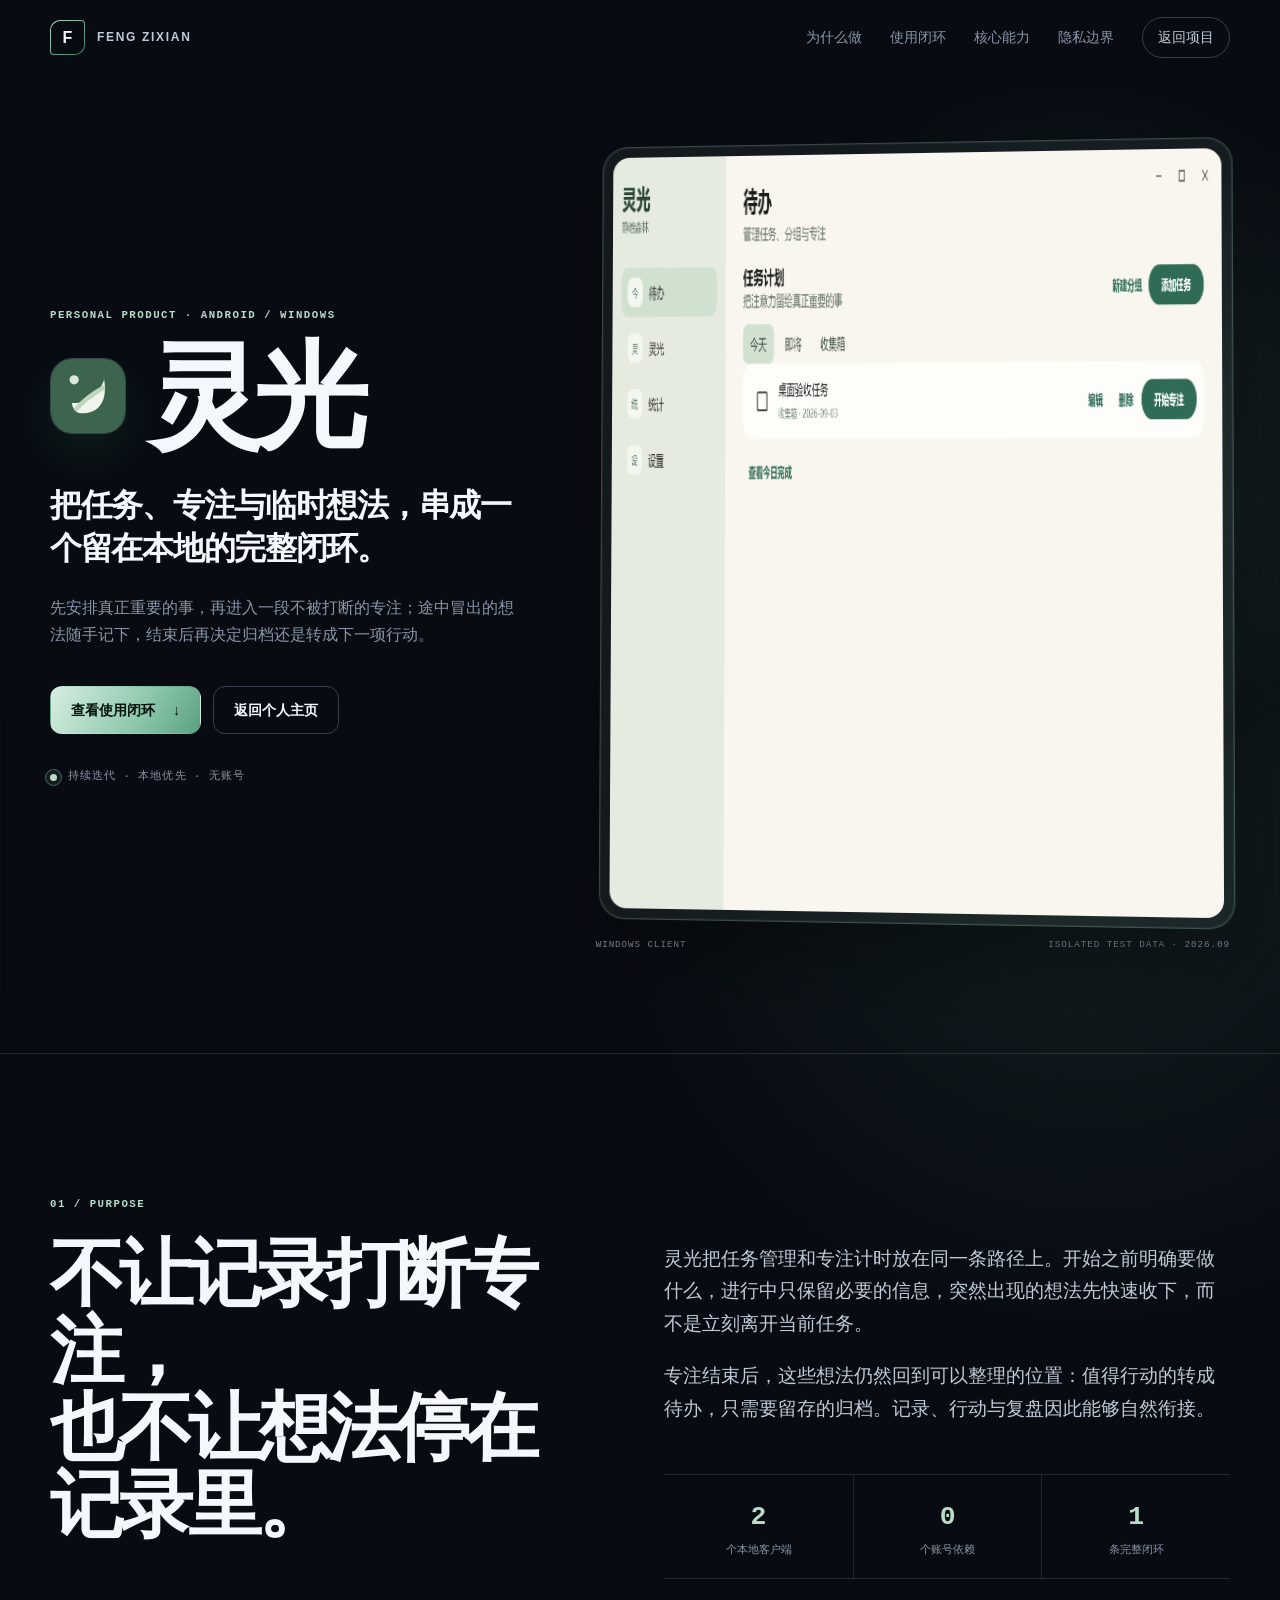
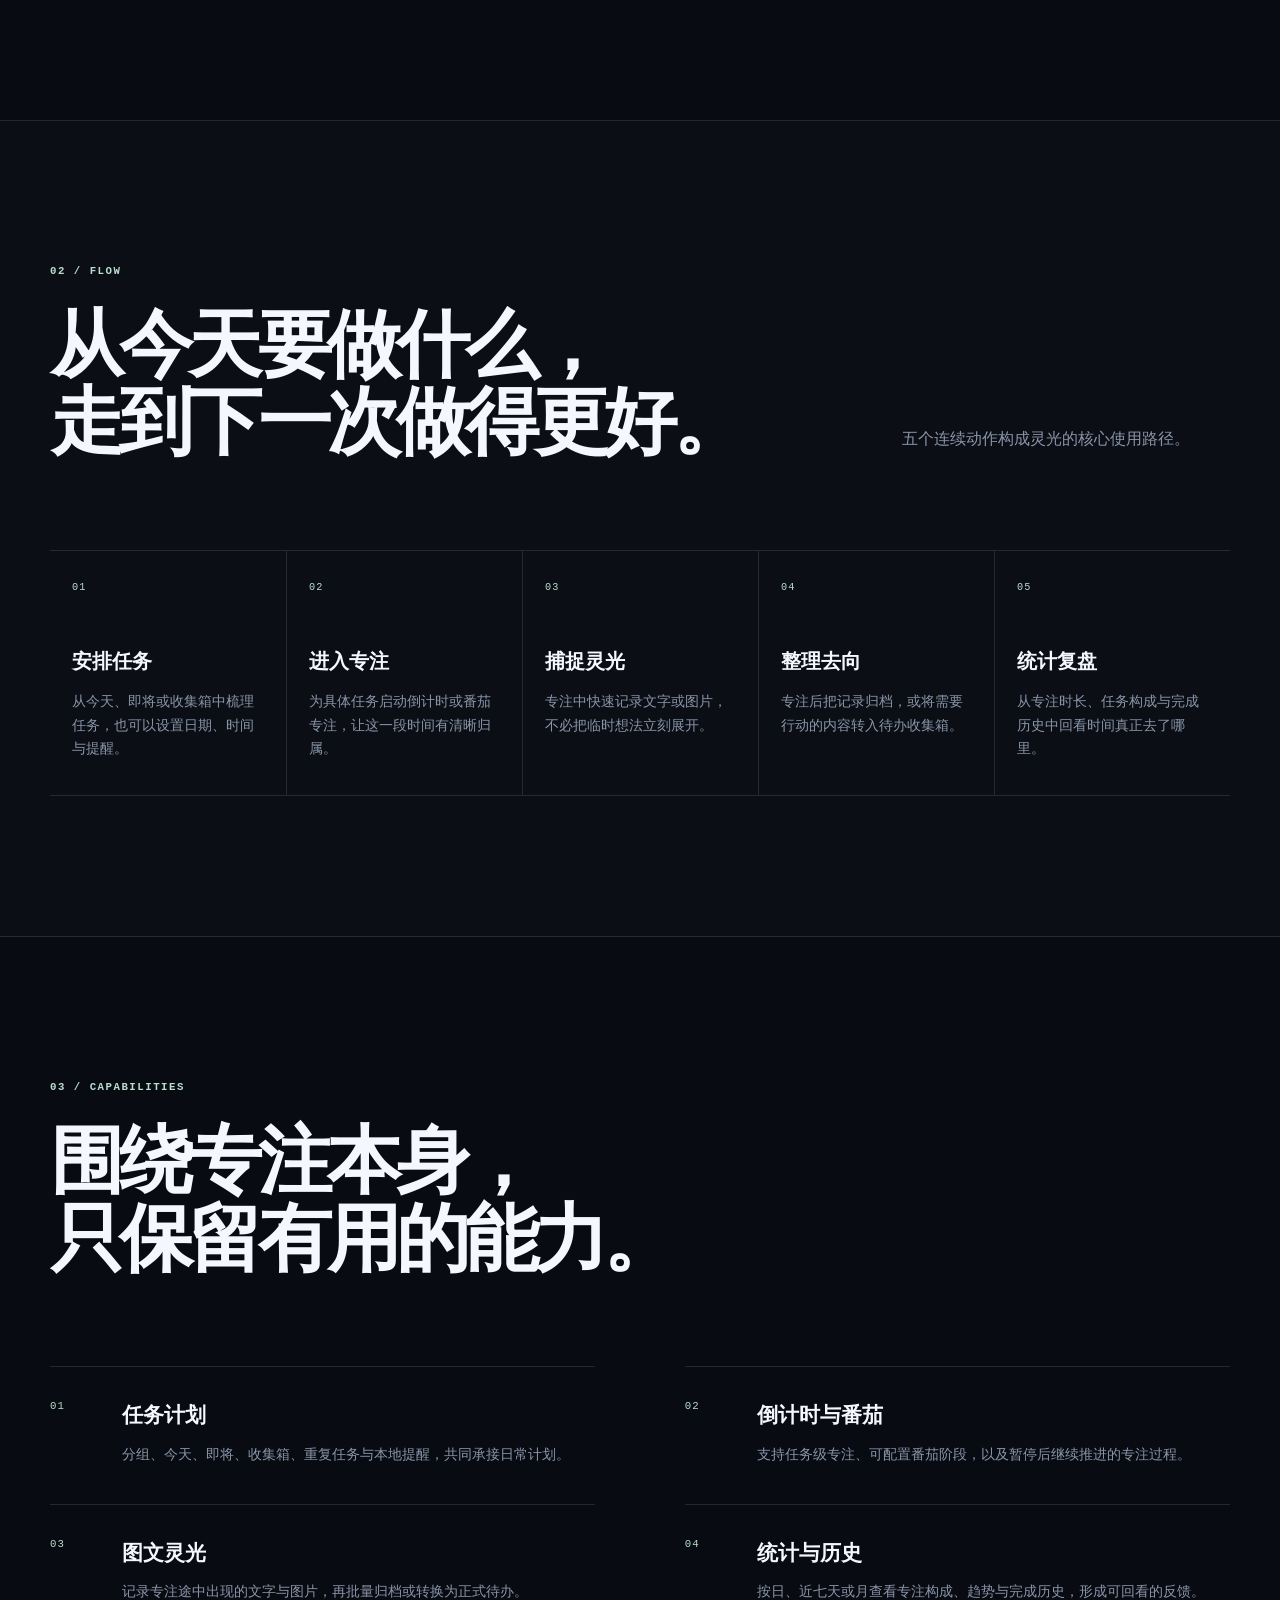
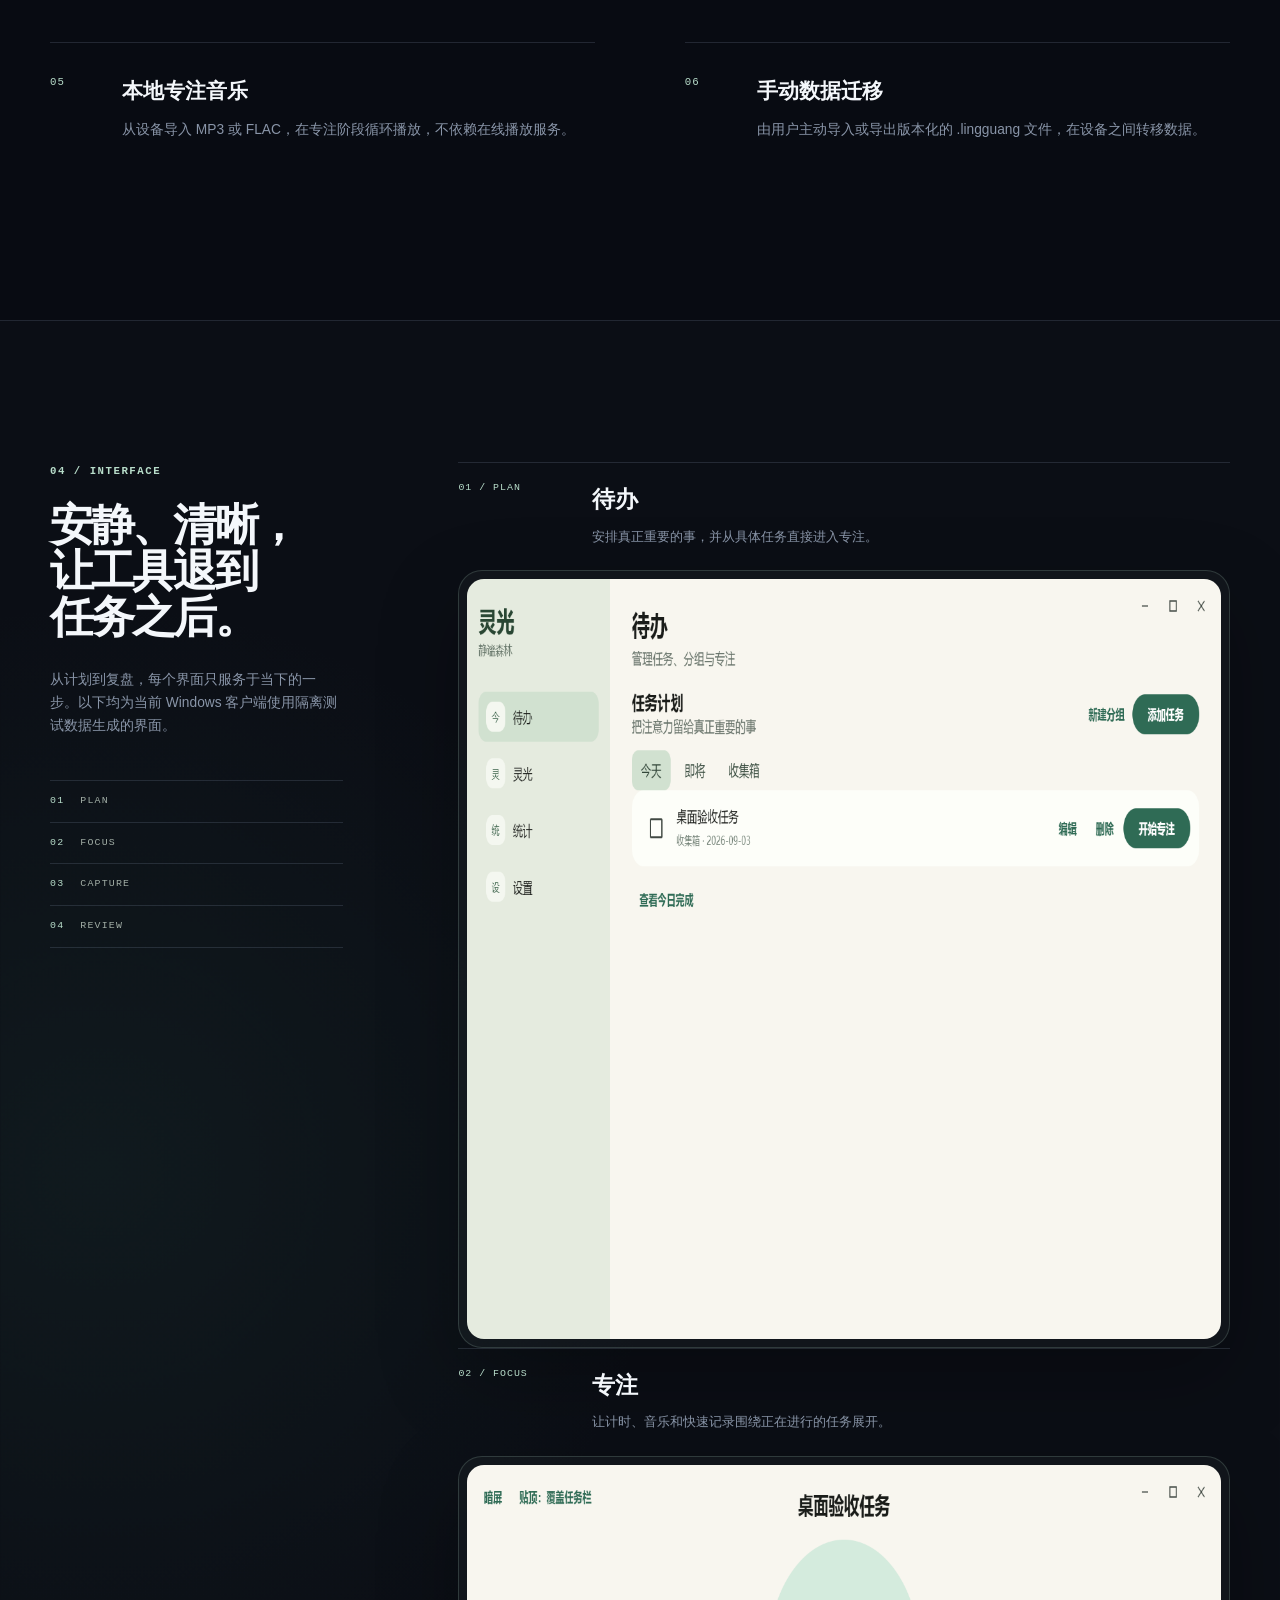
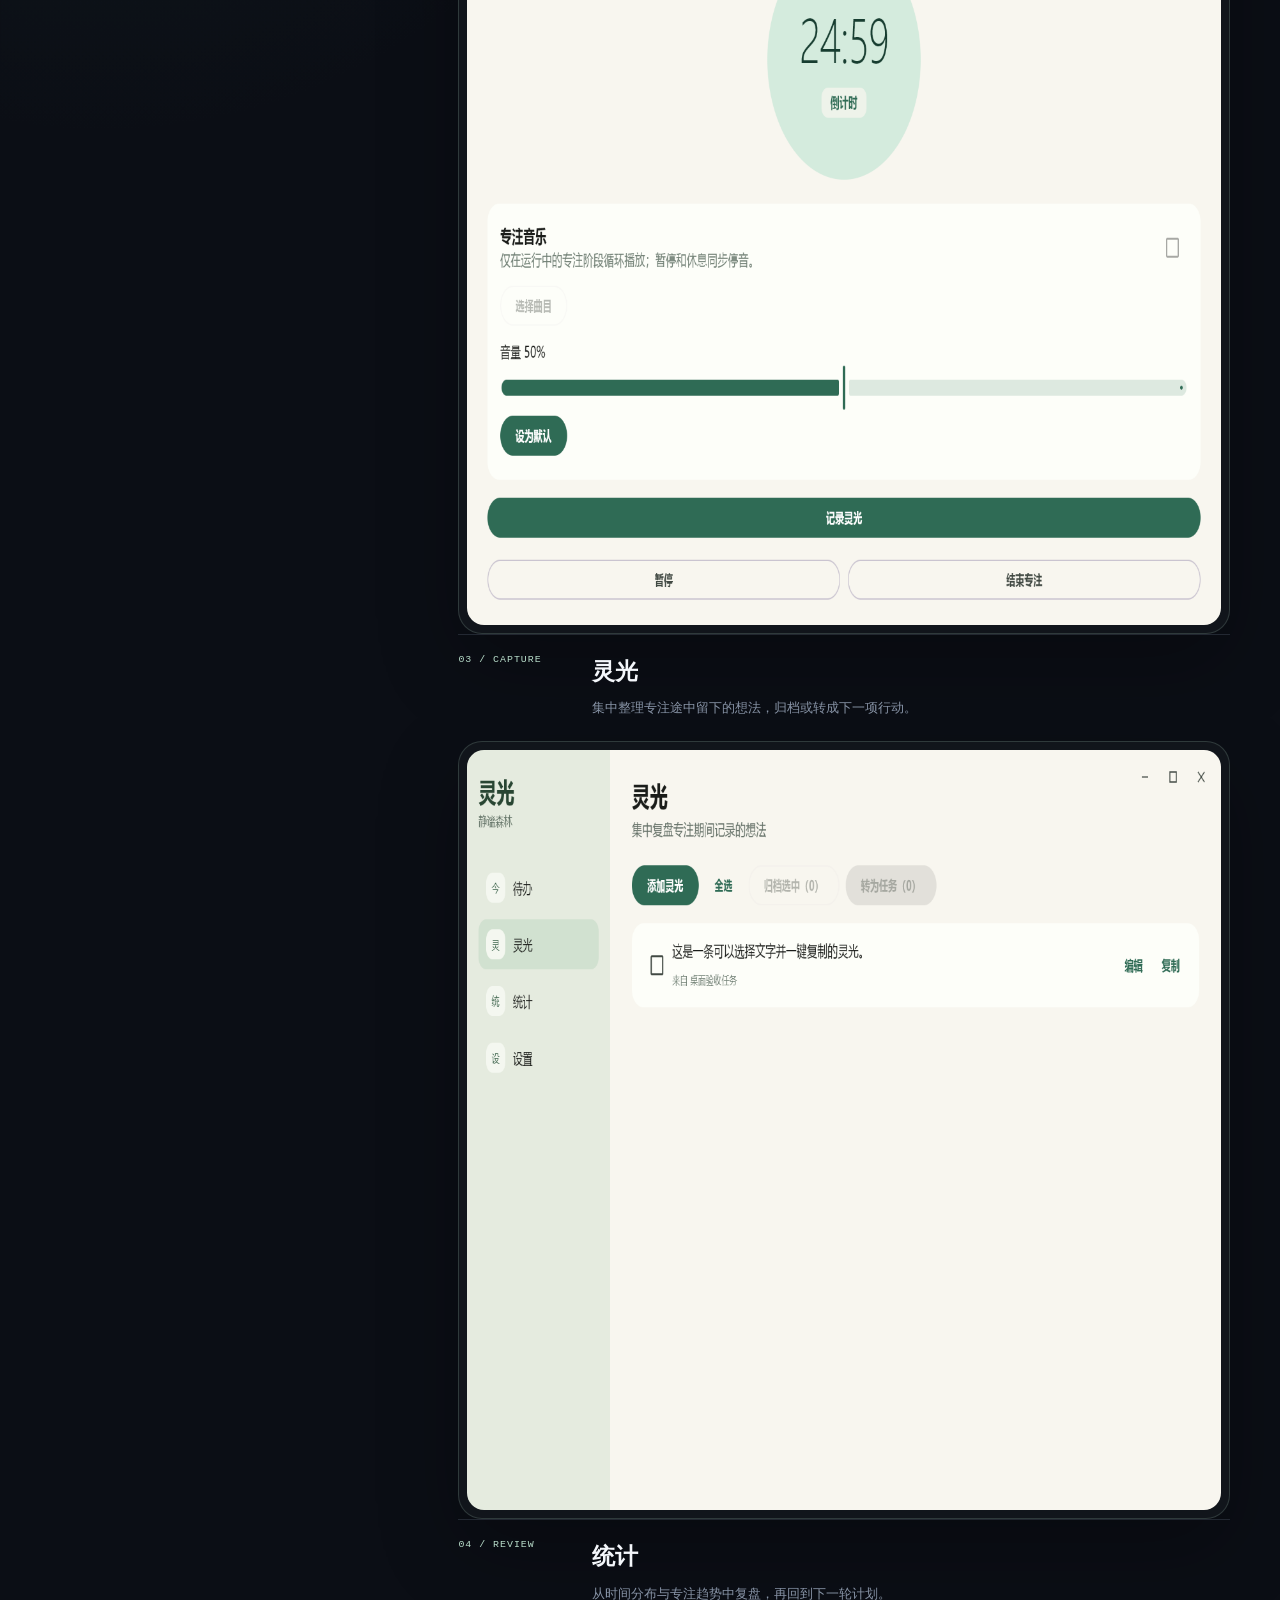
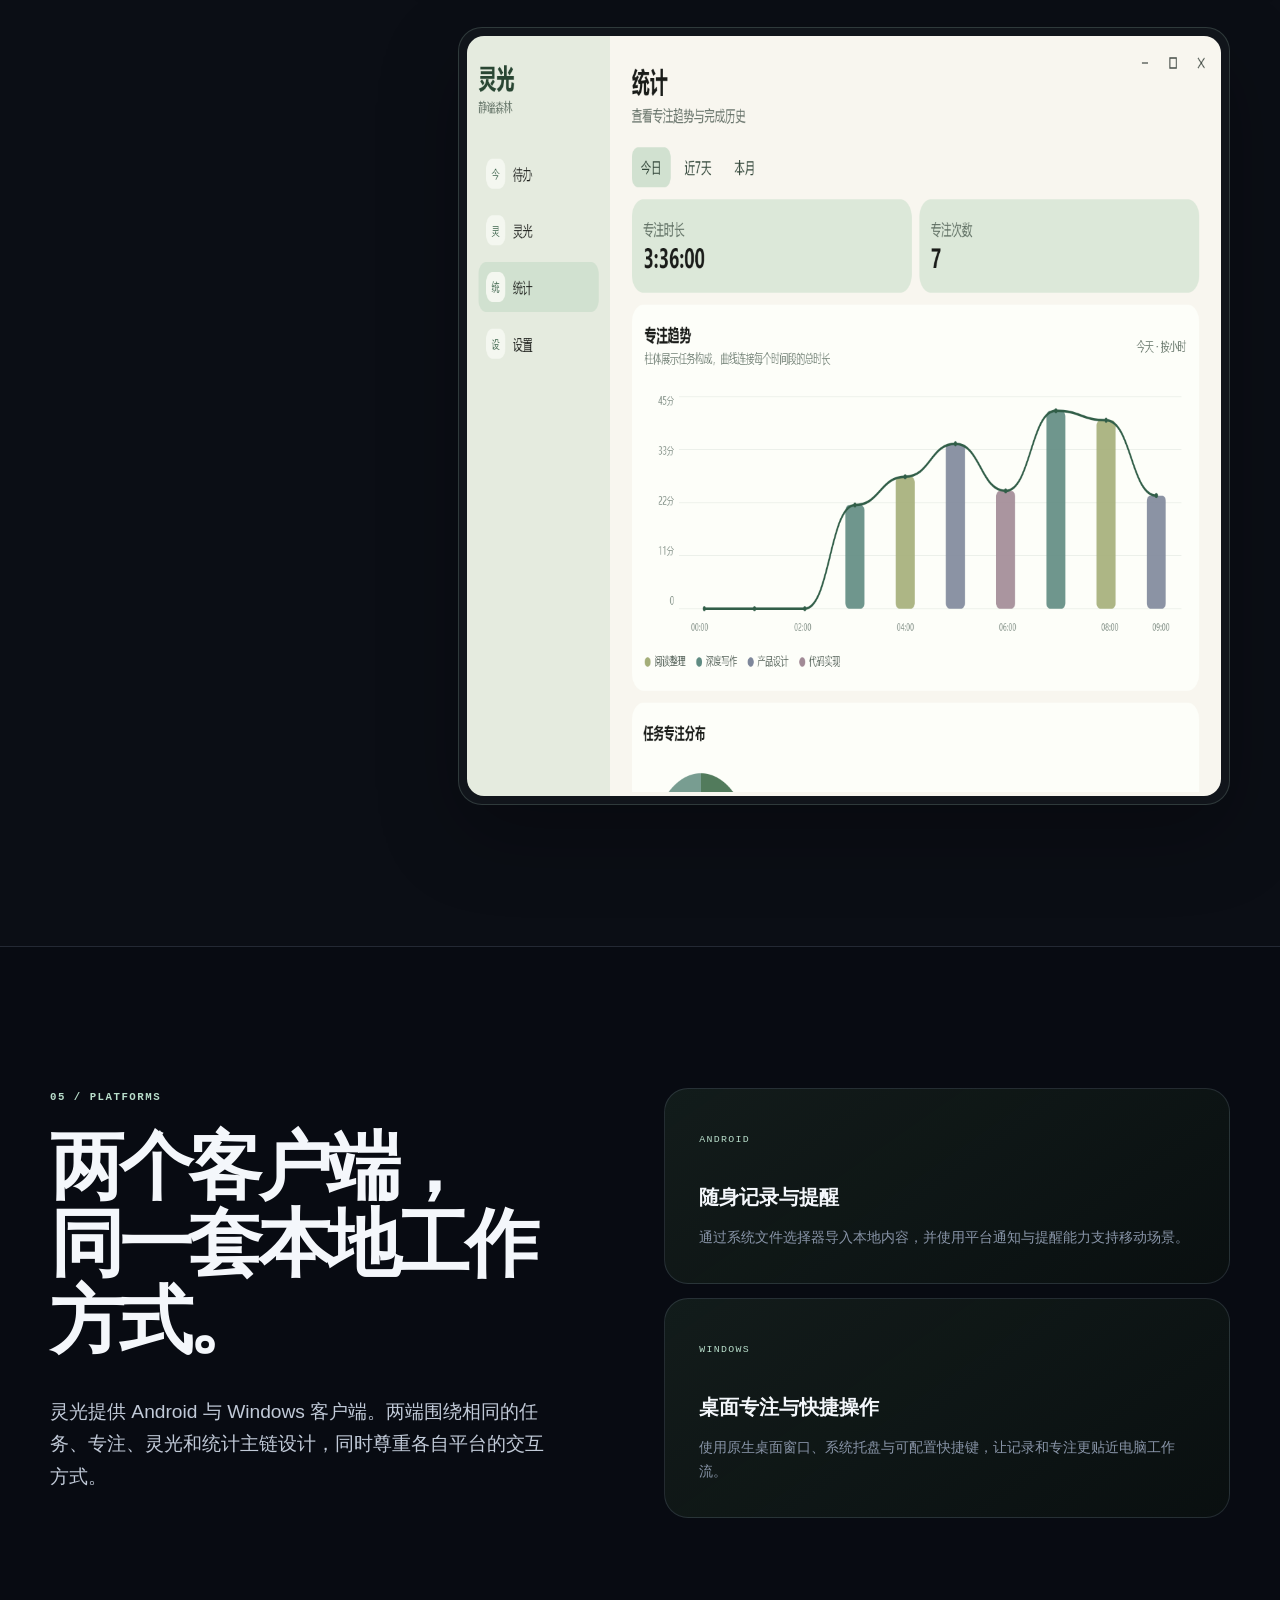
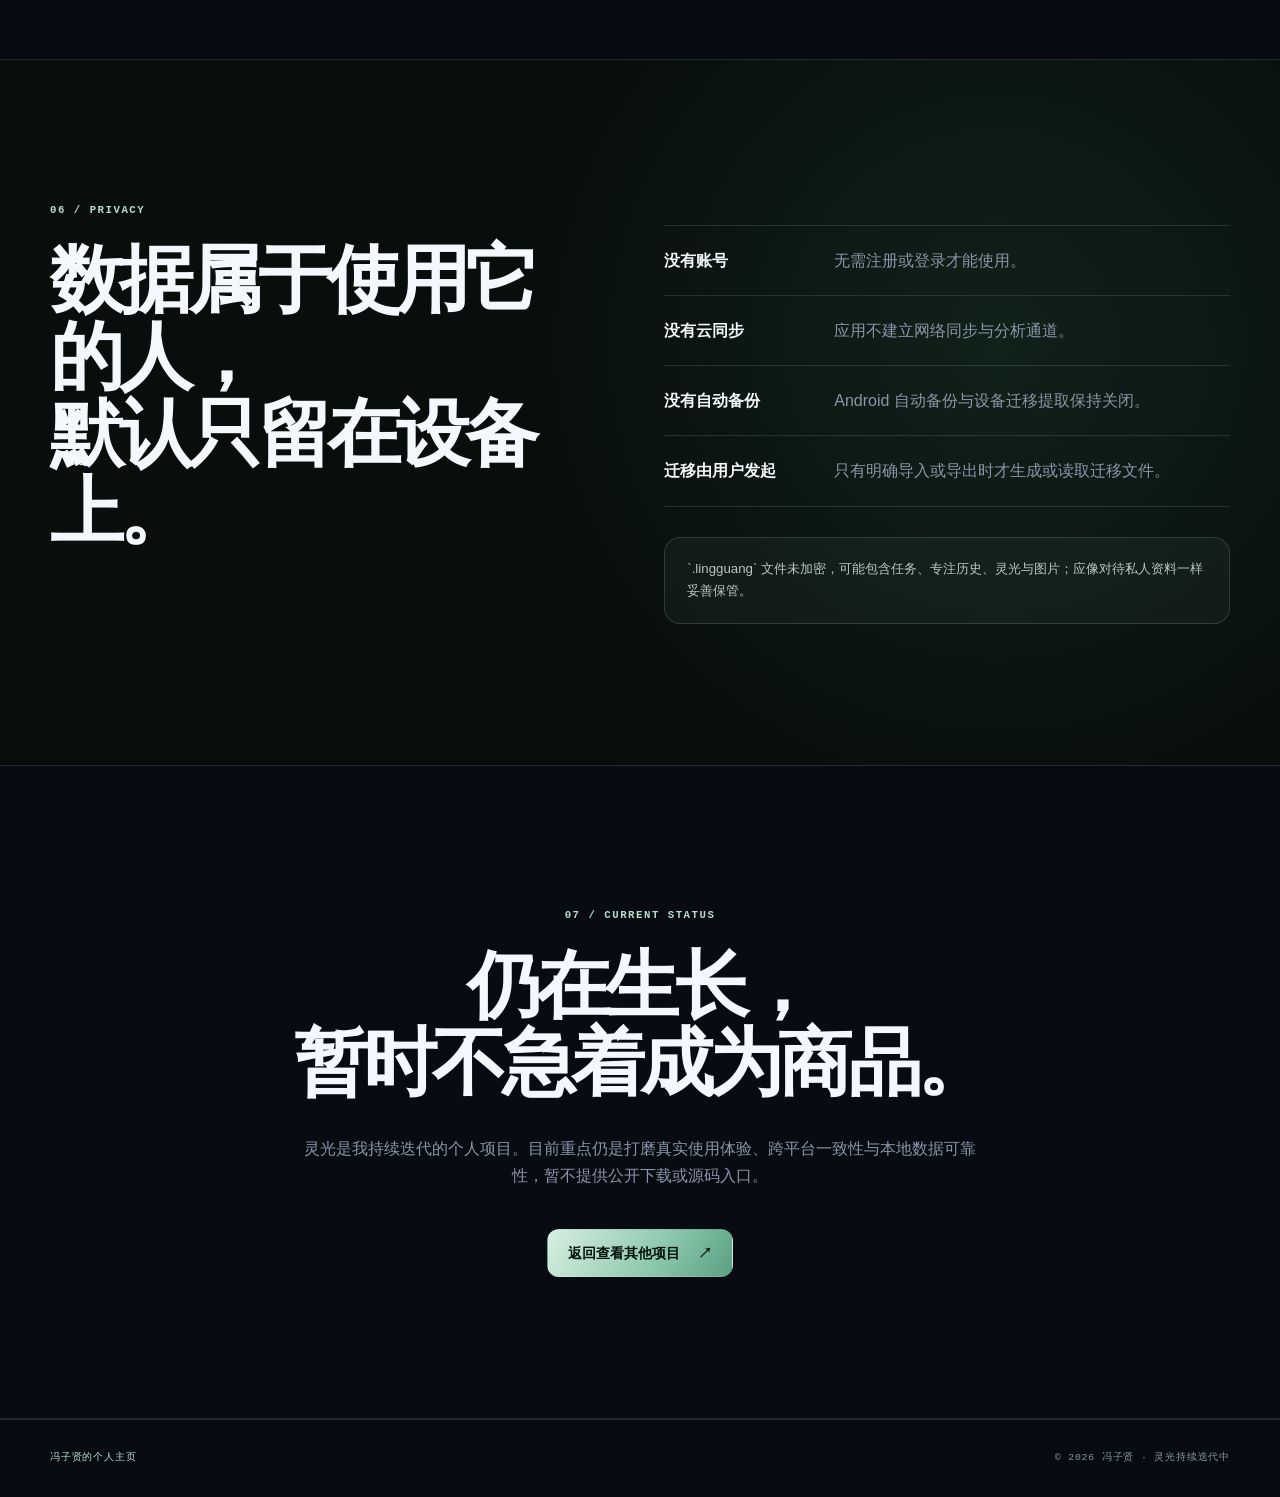
==== commit 6f38e37b: "Refine LingGuang visual storytelling" ====
--- a/lingguang.html
+++ b/lingguang.html
@@ -176,32 +176,32 @@
 
           <div class="lingguang-feature-grid">
             <article data-reveal>
-              <span aria-hidden="true">任</span>
+              <span aria-hidden="true">01</span>
               <h3>任务计划</h3>
               <p>分组、今天、即将、收集箱、重复任务与本地提醒，共同承接日常计划。</p>
             </article>
             <article data-reveal>
-              <span aria-hidden="true">专</span>
+              <span aria-hidden="true">02</span>
               <h3>倒计时与番茄</h3>
               <p>支持任务级专注、可配置番茄阶段，以及暂停后继续推进的专注过程。</p>
             </article>
             <article data-reveal>
-              <span aria-hidden="true">灵</span>
+              <span aria-hidden="true">03</span>
               <h3>图文灵光</h3>
               <p>记录专注途中出现的文字与图片，再批量归档或转换为正式待办。</p>
             </article>
             <article data-reveal>
-              <span aria-hidden="true">统</span>
+              <span aria-hidden="true">04</span>
               <h3>统计与历史</h3>
               <p>按日、近七天或月查看专注构成、趋势与完成历史，形成可回看的反馈。</p>
             </article>
             <article data-reveal>
-              <span aria-hidden="true">乐</span>
+              <span aria-hidden="true">05</span>
               <h3>本地专注音乐</h3>
               <p>从设备导入 MP3 或 FLAC，在专注阶段循环播放，不依赖在线播放服务。</p>
             </article>
             <article data-reveal>
-              <span aria-hidden="true">迁</span>
+              <span aria-hidden="true">06</span>
               <h3>手动数据迁移</h3>
               <p>由用户主动导入或导出版本化的 .lingguang 文件，在设备之间转移数据。</p>
             </article>
@@ -211,61 +211,95 @@
 
       <section class="lingguang-section lingguang-gallery-section" id="interface" aria-labelledby="interface-title">
         <div class="lingguang-shell">
-          <div class="lingguang-section-heading" data-reveal>
-            <p class="lingguang-kicker">04 / INTERFACE</p>
-            <h2 id="interface-title">安静、清晰，<br />让工具退到任务之后。</h2>
-            <p>以下均为当前 Windows 客户端使用隔离测试数据生成的界面。</p>
-          </div>
-
-          <div class="lingguang-gallery">
-            <figure data-reveal>
-              <a href="./assets/lingguang-tasks.png" target="_blank" rel="noreferrer">
-                <img
-                  src="./assets/lingguang-tasks.png"
-                  alt="灵光 Windows 客户端待办页，展示今日任务和开始专注入口"
-                  width="1180"
-                  height="760"
-                  loading="lazy"
-                />
-              </a>
-              <figcaption><strong>待办</strong><span>安排任务，并从任务直接开始专注。</span></figcaption>
-            </figure>
-            <figure data-reveal>
-              <a href="./assets/lingguang-focus.png" target="_blank" rel="noreferrer">
-                <img
-                  src="./assets/lingguang-focus.png"
-                  alt="灵光 Windows 客户端专注页，展示倒计时、本地音乐和记录灵光按钮"
-                  width="1180"
-                  height="760"
-                  loading="lazy"
-                />
-              </a>
-              <figcaption><strong>专注</strong><span>计时、音乐与快速记录集中在同一页。</span></figcaption>
-            </figure>
-            <figure data-reveal>
-              <a href="./assets/lingguang-ui.png" target="_blank" rel="noreferrer">
-                <img
-                  src="./assets/lingguang-ui.png"
-                  alt="灵光 Windows 客户端灵光页，展示记录归档和转换为任务的入口"
-                  width="1180"
-                  height="760"
-                  loading="lazy"
-                />
-              </a>
-              <figcaption><strong>灵光</strong><span>集中整理专注途中留下的想法。</span></figcaption>
-            </figure>
-            <figure data-reveal>
-              <a href="./assets/lingguang-settings.png" target="_blank" rel="noreferrer">
-                <img
-                  src="./assets/lingguang-settings.png"
-                  alt="灵光 Windows 客户端设置页，展示计时默认值与本地音乐设置"
-                  width="1180"
-                  height="760"
-                  loading="lazy"
-                />
-              </a>
-              <figcaption><strong>设置</strong><span>管理计时默认值、提醒与本地数据迁移。</span></figcaption>
-            </figure>
+          <div class="lingguang-interface-layout">
+            <aside class="lingguang-interface-intro" data-reveal>
+              <p class="lingguang-kicker">04 / INTERFACE</p>
+              <h2 id="interface-title">安静、清晰，<br />让工具退到<br />任务之后。</h2>
+              <p>
+                从计划到复盘，每个界面只服务于当下的一步。以下均为当前 Windows 客户端使用隔离测试数据生成的界面。
+              </p>
+              <ol aria-label="灵光界面叙事阶段">
+                <li><span>01</span> PLAN</li>
+                <li><span>02</span> FOCUS</li>
+                <li><span>03</span> CAPTURE</li>
+                <li><span>04</span> REVIEW</li>
+              </ol>
+            </aside>
+
+            <div class="lingguang-interface-story">
+              <figure data-reveal>
+                <figcaption>
+                  <span>01 / PLAN</span>
+                  <div>
+                    <strong>待办</strong>
+                    <p>安排真正重要的事，并从具体任务直接进入专注。</p>
+                  </div>
+                </figcaption>
+                <a href="./assets/lingguang-tasks.png" target="_blank" rel="noreferrer">
+                  <img
+                    src="./assets/lingguang-tasks.png"
+                    alt="灵光 Windows 客户端待办页，展示今日任务和开始专注入口"
+                    width="1180"
+                    height="760"
+                    loading="lazy"
+                  />
+                </a>
+              </figure>
+              <figure data-reveal>
+                <figcaption>
+                  <span>02 / FOCUS</span>
+                  <div>
+                    <strong>专注</strong>
+                    <p>让计时、音乐和快速记录围绕正在进行的任务展开。</p>
+                  </div>
+                </figcaption>
+                <a href="./assets/lingguang-focus.png" target="_blank" rel="noreferrer">
+                  <img
+                    src="./assets/lingguang-focus.png"
+                    alt="灵光 Windows 客户端专注页，展示倒计时、本地音乐和记录灵光按钮"
+                    width="1180"
+                    height="760"
+                    loading="lazy"
+                  />
+                </a>
+              </figure>
+              <figure data-reveal>
+                <figcaption>
+                  <span>03 / CAPTURE</span>
+                  <div>
+                    <strong>灵光</strong>
+                    <p>集中整理专注途中留下的想法，归档或转成下一项行动。</p>
+                  </div>
+                </figcaption>
+                <a href="./assets/lingguang-ui.png" target="_blank" rel="noreferrer">
+                  <img
+                    src="./assets/lingguang-ui.png"
+                    alt="灵光 Windows 客户端灵光页，展示记录归档和转换为任务的入口"
+                    width="1180"
+                    height="760"
+                    loading="lazy"
+                  />
+                </a>
+              </figure>
+              <figure data-reveal>
+                <figcaption>
+                  <span>04 / REVIEW</span>
+                  <div>
+                    <strong>统计</strong>
+                    <p>从时间分布与专注趋势中复盘，再回到下一轮计划。</p>
+                  </div>
+                </figcaption>
+                <a href="./assets/lingguang-stats.png" target="_blank" rel="noreferrer">
+                  <img
+                    src="./assets/lingguang-stats.png"
+                    alt="灵光 Windows 客户端统计页，展示专注时长、次数和趋势图"
+                    width="1180"
+                    height="760"
+                    loading="lazy"
+                  />
+                </a>
+              </figure>
+            </div>
           </div>
         </div>
       </section>
--- a/css/style.css
+++ b/css/style.css
@@ -1704,35 +1704,37 @@
 .lingguang-flow {
   display: grid;
   grid-template-columns: repeat(5, 1fr);
-  gap: 12px;
+  gap: 0;
   margin: 0;
   padding: 0;
+  border-top: 1px solid var(--line);
+  border-bottom: 1px solid var(--line);
   list-style: none;
 }
 
-.lingguang-flow li,
-.lingguang-feature-grid article,
 .lingguang-platform-cards article {
   border: 1px solid var(--line);
   background: linear-gradient(145deg, rgba(22, 34, 30, 0.76), rgba(11, 18, 16, 0.68));
 }
 
 .lingguang-flow li {
-  min-height: 300px;
-  padding: 26px 22px;
-  border-radius: 20px;
+  padding: 28px 22px 34px;
+}
+
+.lingguang-flow li + li {
+  border-left: 1px solid var(--line);
 }
 
 .lingguang-flow li > span {
+  display: block;
   color: var(--lingguang-mint);
   font-family: ui-monospace, SFMono-Regular, Consolas, monospace;
   font-size: 0.64rem;
-}
-
-.lingguang-flow h3,
-.lingguang-feature-grid h3,
-.lingguang-platform-cards h3 {
-  margin: 62px 0 12px;
+  letter-spacing: 0.1em;
+}
+
+.lingguang-flow h3 {
+  margin: 48px 0 12px;
   font-size: 1.25rem;
 }
 
@@ -1746,75 +1748,143 @@
 
 .lingguang-feature-grid {
   display: grid;
-  grid-template-columns: repeat(3, 1fr);
-  gap: 15px;
+  grid-template-columns: repeat(2, 1fr);
+  column-gap: clamp(40px, 7vw, 100px);
 }
 
 .lingguang-feature-grid article {
-  min-height: 300px;
-  padding: 30px;
-  border-radius: 24px;
+  display: grid;
+  grid-template-columns: 52px 1fr;
+  grid-template-rows: auto 1fr;
+  column-gap: 20px;
+  padding: 30px 0 38px;
+  border-top: 1px solid var(--line);
 }
 
 .lingguang-feature-grid article > span {
-  display: grid;
-  width: 45px;
-  height: 45px;
-  place-items: center;
-  color: var(--lingguang-deep);
-  background: var(--lingguang-mint);
-  border-radius: 14px;
-  font-weight: 800;
+  grid-row: 1 / 3;
+  color: var(--lingguang-mint);
+  font-family: ui-monospace, SFMono-Regular, Consolas, monospace;
+  font-size: 0.67rem;
+  letter-spacing: 0.1em;
 }
 
 .lingguang-feature-grid h3 {
-  margin-top: 58px;
-}
-
-.lingguang-gallery {
-  display: grid;
-  grid-template-columns: repeat(2, 1fr);
-  gap: 22px;
-}
-
-.lingguang-gallery figure {
+  margin: 0;
+  font-size: 1.3rem;
+}
+
+.lingguang-feature-grid p {
+  margin-top: 10px;
+}
+
+.lingguang-interface-layout {
+  display: grid;
+  grid-template-columns: minmax(250px, 0.38fr) minmax(0, 1fr);
+  gap: clamp(60px, 9vw, 140px);
+  align-items: start;
+}
+
+.lingguang-interface-intro {
+  position: sticky;
+  top: calc(var(--header-height) + 48px);
+}
+
+.lingguang-interface-intro h2 {
+  font-size: clamp(2.75rem, 3.2vw, 3rem);
+}
+
+.lingguang-interface-intro > p:not(.lingguang-kicker) {
+  margin: 28px 0 0;
+  color: var(--muted);
+  font-size: 0.86rem;
+}
+
+.lingguang-interface-intro ol {
+  display: grid;
+  gap: 0;
+  margin: 42px 0 0;
+  padding: 0;
+  border-top: 1px solid var(--line);
+  list-style: none;
+}
+
+.lingguang-interface-intro li {
+  display: flex;
+  gap: 16px;
+  align-items: center;
+  padding: 12px 0;
+  color: #a2aea6;
+  border-bottom: 1px solid var(--line);
+  font-family: ui-monospace, SFMono-Regular, Consolas, monospace;
+  font-size: 0.62rem;
+  letter-spacing: 0.12em;
+}
+
+.lingguang-interface-intro li span {
+  color: var(--lingguang-mint);
+}
+
+.lingguang-interface-story figure {
+  display: flex;
   min-width: 0;
+  min-height: calc(100vh - var(--header-height));
+  min-height: calc(100svh - var(--header-height));
+  flex-direction: column;
+  justify-content: center;
   margin: 0;
 }
 
-.lingguang-gallery a {
+.lingguang-interface-story figure + figure {
+  margin-top: 0;
+}
+
+.lingguang-interface-story figcaption {
+  display: grid;
+  grid-template-columns: 110px 1fr;
+  gap: 24px;
+  margin-bottom: 22px;
+  padding-top: 17px;
+  border-top: 1px solid var(--line);
+}
+
+.lingguang-interface-story figcaption > span {
+  color: var(--lingguang-mint);
+  font-family: ui-monospace, SFMono-Regular, Consolas, monospace;
+  font-size: 0.62rem;
+  letter-spacing: 0.1em;
+}
+
+.lingguang-interface-story figcaption strong {
+  display: block;
+  color: var(--text);
+  font-size: 1.45rem;
+}
+
+.lingguang-interface-story figcaption p {
+  margin: 6px 0 0;
+  color: var(--muted);
+  font-size: 0.82rem;
+}
+
+.lingguang-interface-story a {
   display: block;
   overflow: hidden;
+  padding: 8px;
   border: 1px solid rgba(184, 221, 202, 0.18);
-  border-radius: 20px;
-  background: var(--lingguang-paper);
-  box-shadow: 0 24px 60px rgba(0, 0, 0, 0.2);
-}
-
-.lingguang-gallery img {
+  border-radius: 24px;
+  background: rgba(184, 221, 202, 0.035);
+  box-shadow: 0 30px 80px rgba(0, 0, 0, 0.26);
+}
+
+.lingguang-interface-story img {
   width: 100%;
+  border-radius: 17px;
   transition: transform 350ms cubic-bezier(0.16, 1, 0.3, 1);
 }
 
-.lingguang-gallery a:hover img {
-  transform: scale(1.015);
-}
-
-.lingguang-gallery figcaption {
-  display: flex;
-  gap: 18px;
-  align-items: baseline;
-  margin-top: 16px;
-}
-
-.lingguang-gallery figcaption strong {
-  color: var(--text);
-  font-size: 1rem;
-}
-
-.lingguang-gallery figcaption span {
-  color: var(--muted);
-  font-size: 0.75rem;
+.lingguang-interface-story a:hover img {
+  transform: scale(1.008);
 }
 
 .lingguang-platform-intro {
@@ -1840,7 +1910,8 @@
 }
 
 .lingguang-platform-cards h3 {
-  margin-top: 30px;
+  margin: 30px 0 12px;
+  font-size: 1.25rem;
 }
 
 .lingguang-privacy-section {
@@ -2021,10 +2092,6 @@
   .lingguang-purpose-copy,
   .lingguang-boundaries {
     padding-top: 0;
-  }
-
-  .lingguang-flow {
-    grid-template-columns: repeat(3, 1fr);
   }
 
   .lingguang-feature-grid {
@@ -2353,17 +2420,78 @@
 
   .lingguang-flow,
   .lingguang-feature-grid,
-  .lingguang-gallery {
+  .lingguang-interface-layout {
     grid-template-columns: 1fr;
   }
 
-  .lingguang-flow li,
+  .lingguang-flow {
+    border-top: 0;
+  }
+
+  .lingguang-flow li {
+    display: grid;
+    grid-template-columns: 44px 1fr;
+    grid-template-rows: auto auto;
+    column-gap: 14px;
+    padding: 24px 0;
+    border-top: 1px solid var(--line);
+  }
+
+  .lingguang-flow li + li {
+    border-left: 0;
+  }
+
+  .lingguang-flow li > span {
+    grid-row: 1 / 3;
+    padding-top: 4px;
+  }
+
+  .lingguang-flow h3 {
+    margin: 0;
+  }
+
+  .lingguang-flow p {
+    margin-top: 7px;
+  }
+
   .lingguang-feature-grid article {
-    min-height: 250px;
-  }
-
-  .lingguang-gallery {
-    gap: 42px;
+    grid-template-columns: 44px 1fr;
+  }
+
+  .lingguang-interface-layout {
+    gap: 58px;
+  }
+
+  .lingguang-interface-intro {
+    position: static;
+  }
+
+  .lingguang-interface-intro ol {
+    grid-template-columns: repeat(2, 1fr);
+    column-gap: 20px;
+  }
+
+  .lingguang-interface-story figure + figure {
+    margin-top: 76px;
+  }
+
+  .lingguang-interface-story figure {
+    display: block;
+    min-height: 0;
+  }
+
+  .lingguang-interface-story figcaption {
+    grid-template-columns: 90px 1fr;
+    gap: 16px;
+  }
+
+  .lingguang-interface-story a {
+    padding: 5px;
+    border-radius: 17px;
+  }
+
+  .lingguang-interface-story img {
+    border-radius: 12px;
   }
 
   .lingguang-boundaries li {
@@ -2454,11 +2582,6 @@
     border-left: 0;
   }
 
-  .lingguang-gallery figcaption {
-    gap: 6px;
-    align-items: flex-start;
-    flex-direction: column;
-  }
 }
 
 @media (prefers-reduced-motion: reduce) {
